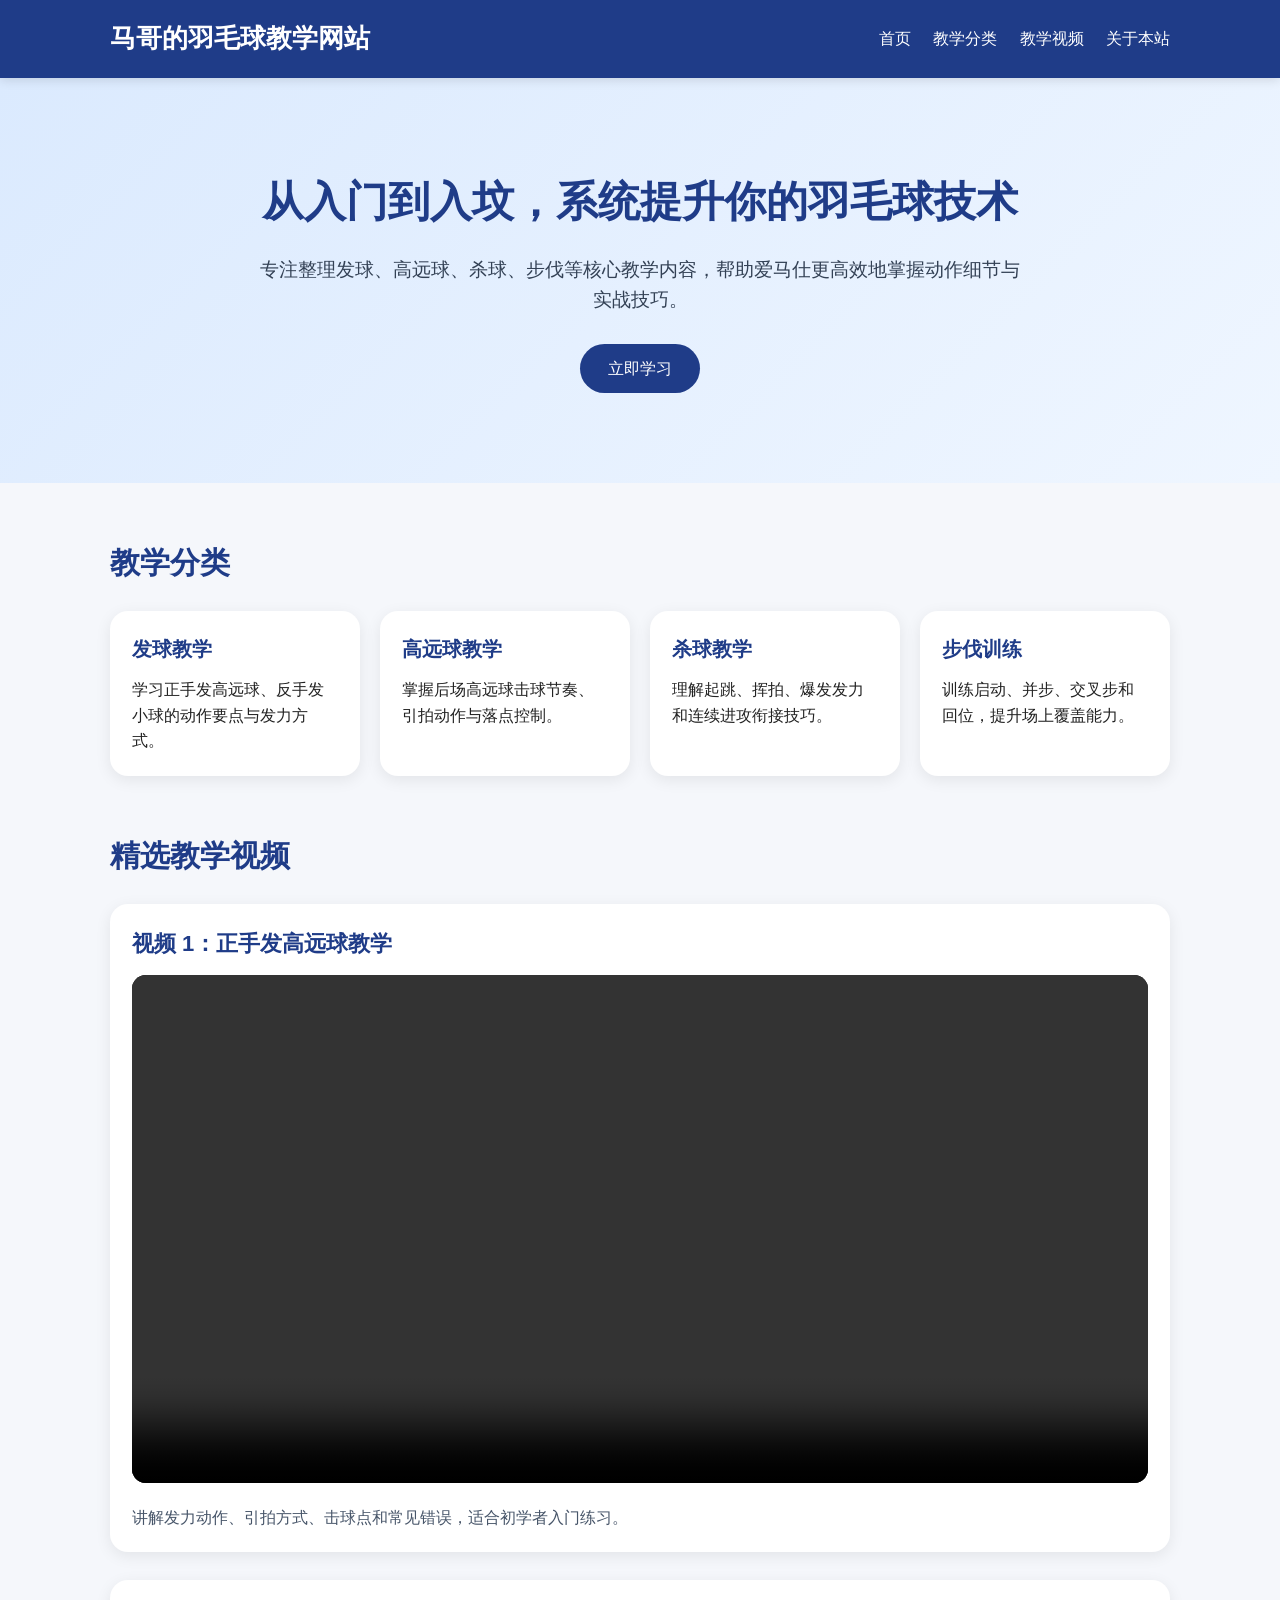
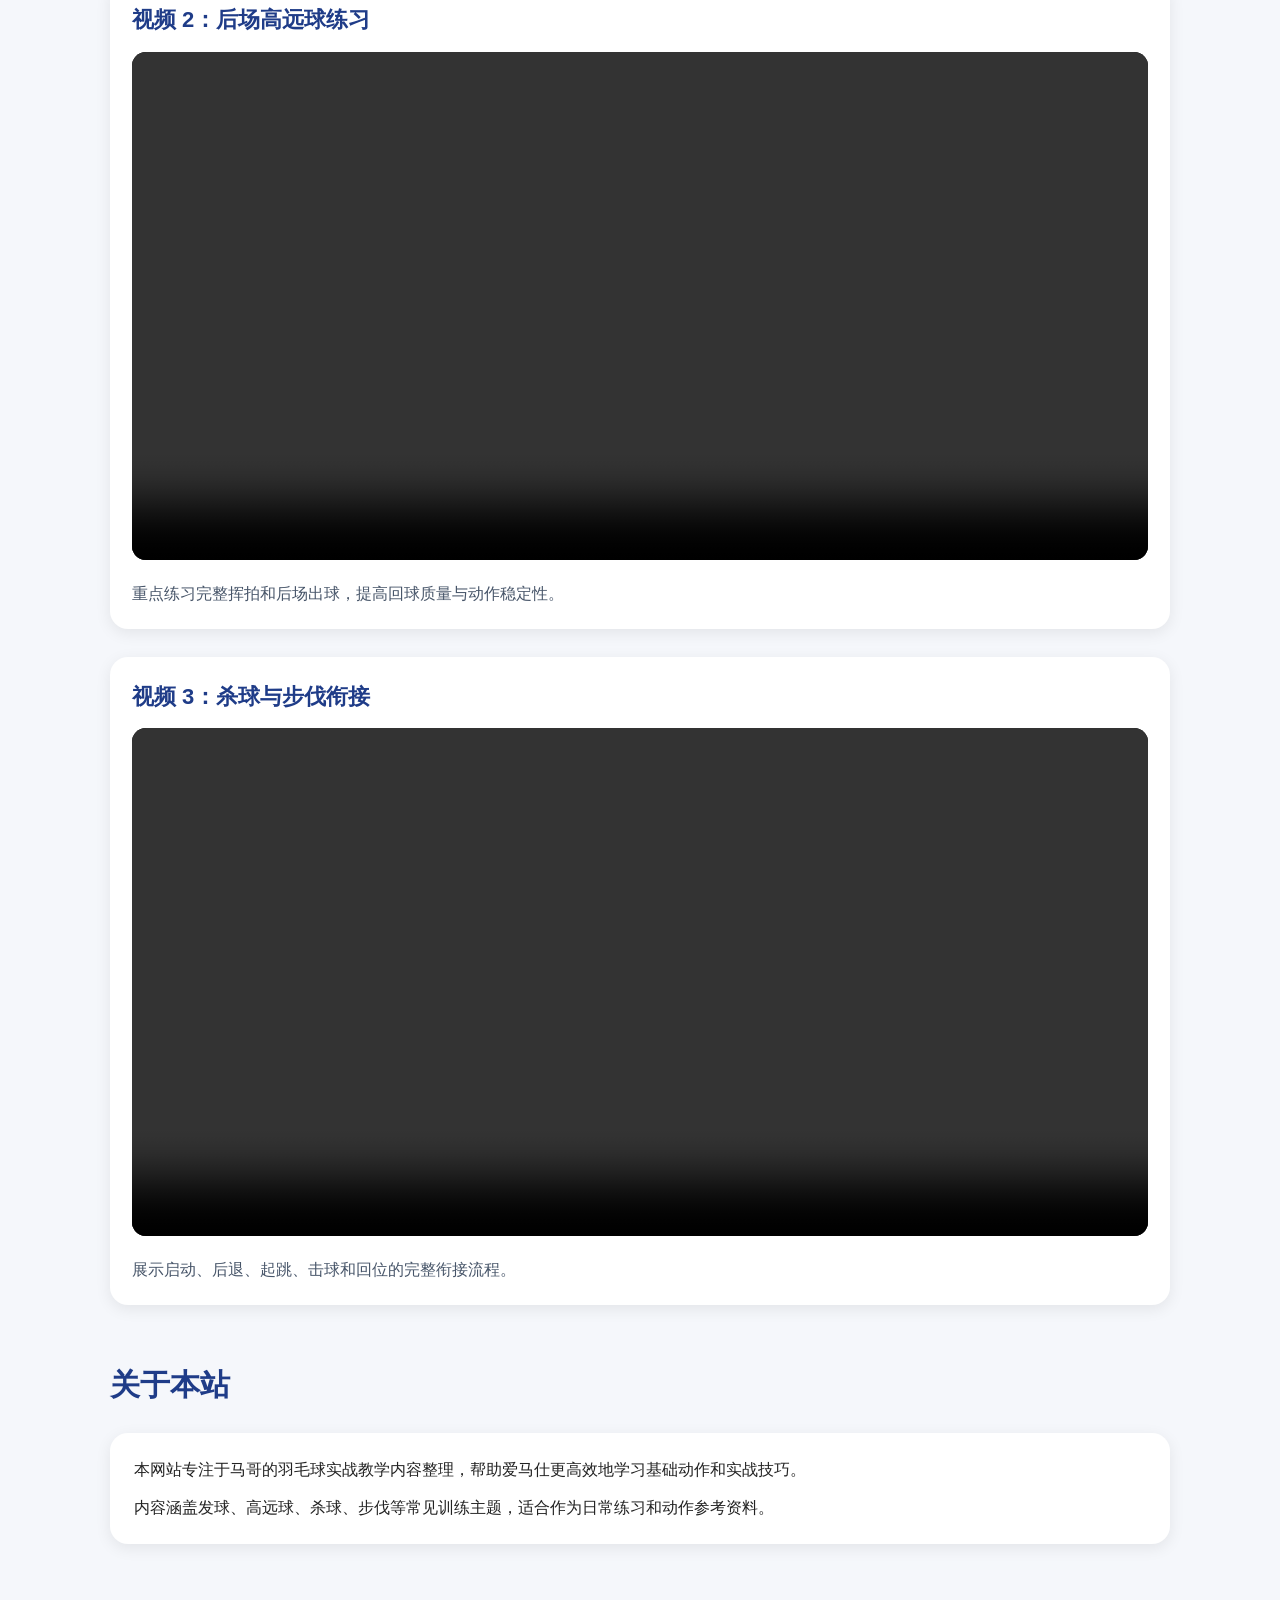
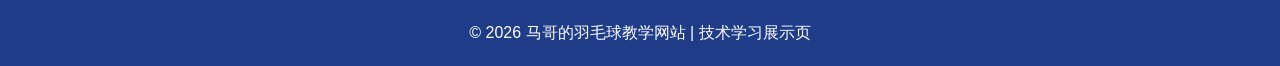
==== index.html @ 256265e2 "Initial commit" ====
<!DOCTYPE html>
<html lang="zh-CN">
<head>
  <meta charset="UTF-8">
  <meta name="viewport" content="width=device-width, initial-scale=1.0">
  <title>马哥的羽毛球教学网站</title>
  <link rel="stylesheet" href="styles.css">
</head>
<body>
  <header>
    <div class="header-container">
      <h1>马哥的羽毛球教学网站</h1>
      <nav>
        <a href="#home">首页</a>
        <a href="#categories">教学分类</a>
        <a href="#videos">教学视频</a>
        <a href="#about">关于本站</a>
      </nav>
    </div>
  </header>

  <section id="home" class="hero">
    <div class="hero-content">
      <h2>从入门到入坟，系统提升你的羽毛球技术</h2>
      <p>专注整理发球、高远球、杀球、步伐等核心教学内容，帮助爱马仕更高效地掌握动作细节与实战技巧。</p>
      <a href="#videos" class="hero-button">立即学习</a>
    </div>
  </section>

  <section id="categories" class="content-section">
    <h2>教学分类</h2>
    <div class="category-grid">
      <div class="category-card">
        <h3>发球教学</h3>
        <p>学习正手发高远球、反手发小球的动作要点与发力方式。</p>
      </div>
      <div class="category-card">
        <h3>高远球教学</h3>
        <p>掌握后场高远球击球节奏、引拍动作与落点控制。</p>
      </div>
      <div class="category-card">
        <h3>杀球教学</h3>
        <p>理解起跳、挥拍、爆发发力和连续进攻衔接技巧。</p>
      </div>
      <div class="category-card">
        <h3>步伐训练</h3>
        <p>训练启动、并步、交叉步和回位，提升场上覆盖能力。</p>
      </div>
    </div>
  </section>

  <section id="videos" class="content-section">
    <h2>精选教学视频</h2>

    <div class="video-card">
      <h3>视频 1：正手发高远球教学</h3>
      <video controls>
        <source src="videos/mmexport1773670586391.mp4" type="video/mp4">
        你的浏览器暂不支持视频播放。
      </video>
      <p>讲解发力动作、引拍方式、击球点和常见错误，适合初学者入门练习。</p>
    </div>

    <div class="video-card">
      <h3>视频 2：后场高远球练习</h3>
      <video controls>
        <source src="videos/mmexport1773670613686.mp4" type="video/mp4">
        你的浏览器暂不支持视频播放。
      </video>
      <p>重点练习完整挥拍和后场出球，提高回球质量与动作稳定性。</p>
    </div>

    <div class="video-card">
      <h3>视频 3：杀球与步伐衔接</h3>
      <video controls>
        <source src="videos/mmexport1773670670112.mp4" type="video/mp4">
        你的浏览器暂不支持视频播放。
      </video>
      <p>展示启动、后退、起跳、击球和回位的完整衔接流程。</p>
    </div>
  </section>

  <section id="about" class="content-section">
    <h2>关于本站</h2>
    <div class="about-box">
      <p>本网站专注于马哥的羽毛球实战教学内容整理，帮助爱马仕更高效地学习基础动作和实战技巧。</p>
      <p>内容涵盖发球、高远球、杀球、步伐等常见训练主题，适合作为日常练习和动作参考资料。</p>
    </div>
  </section>

  <footer>
    <p>© 2026 马哥的羽毛球教学网站 | 技术学习展示页</p>
  </footer>
</body>
</html>
---- styles.css ----
* {
    margin: 0;
    padding: 0;
    box-sizing: border-box;
  }
  
  body {
    font-family: "Microsoft YaHei", Arial, sans-serif;
    background-color: #f5f7fb;
    color: #222;
    line-height: 1.6;
  }
  
  header {
    background-color: #1f3c88;
    color: white;
    position: sticky;
    top: 0;
    z-index: 1000;
    box-shadow: 0 2px 10px rgba(0, 0, 0, 0.12);
  }
  
  .header-container {
    max-width: 1100px;
    margin: 0 auto;
    padding: 18px 20px;
    display: flex;
    justify-content: space-between;
    align-items: center;
    gap: 20px;
  }
  
  header h1 {
    font-size: 26px;
  }
  
  nav a {
    color: white;
    text-decoration: none;
    margin-left: 18px;
    font-size: 16px;
    transition: opacity 0.2s ease;
  }
  
  nav a:hover {
    opacity: 0.8;
  }
  
  .hero {
    background: linear-gradient(135deg, #dbeafe, #eff6ff);
    padding: 90px 20px;
  }
  
  .hero-content {
    max-width: 900px;
    margin: 0 auto;
    text-align: center;
  }
  
  .hero h2 {
    font-size: 42px;
    margin-bottom: 20px;
    color: #1f3c88;
  }
  
  .hero p {
    max-width: 760px;
    margin: 0 auto 28px;
    font-size: 19px;
    color: #334155;
  }
  
  .hero-button {
    display: inline-block;
    background-color: #1f3c88;
    color: white;
    text-decoration: none;
    padding: 12px 28px;
    border-radius: 999px;
    font-size: 16px;
    transition: transform 0.2s ease, opacity 0.2s ease;
  }
  
  .hero-button:hover {
    transform: translateY(-2px);
    opacity: 0.92;
  }
  
  .content-section {
    max-width: 1100px;
    margin: 56px auto;
    padding: 0 20px;
  }
  
  .content-section h2 {
    font-size: 30px;
    margin-bottom: 24px;
    color: #1f3c88;
  }
  
  .category-grid {
    display: grid;
    grid-template-columns: repeat(auto-fit, minmax(220px, 1fr));
    gap: 20px;
  }
  
  .category-card {
    background-color: white;
    padding: 22px;
    border-radius: 18px;
    box-shadow: 0 4px 16px rgba(0, 0, 0, 0.08);
  }
  
  .category-card h3 {
    margin-bottom: 12px;
    color: #1f3c88;
    font-size: 20px;
  }
  
  .video-card {
    background-color: white;
    margin-bottom: 28px;
    padding: 22px;
    border-radius: 18px;
    box-shadow: 0 4px 16px rgba(0, 0, 0, 0.08);
  }
  
  .video-card h3 {
    margin-bottom: 14px;
    color: #1f3c88;
    font-size: 22px;
  }
  
  .video-card video {
    width: 100%;
    border-radius: 14px;
    margin-bottom: 14px;
    background-color: black;
  }
  
  .video-card p {
    color: #475569;
  }
  
  .about-box {
    background-color: white;
    padding: 24px;
    border-radius: 18px;
    box-shadow: 0 4px 16px rgba(0, 0, 0, 0.08);
  }
  
  .about-box p + p {
    margin-top: 12px;
  }
  
  footer {
    background-color: #1f3c88;
    color: white;
    text-align: center;
    padding: 20px;
    margin-top: 50px;
  }
  
  @media (max-width: 768px) {
    .header-container {
      flex-direction: column;
      align-items: flex-start;
    }
  
    nav a {
      margin-left: 0;
      margin-right: 16px;
      display: inline-block;
      margin-top: 8px;
    }
  
    .hero {
      padding: 70px 20px;
    }
  
    .hero h2 {
      font-size: 30px;
    }
  
    .hero p {
      font-size: 17px;
    }
  }
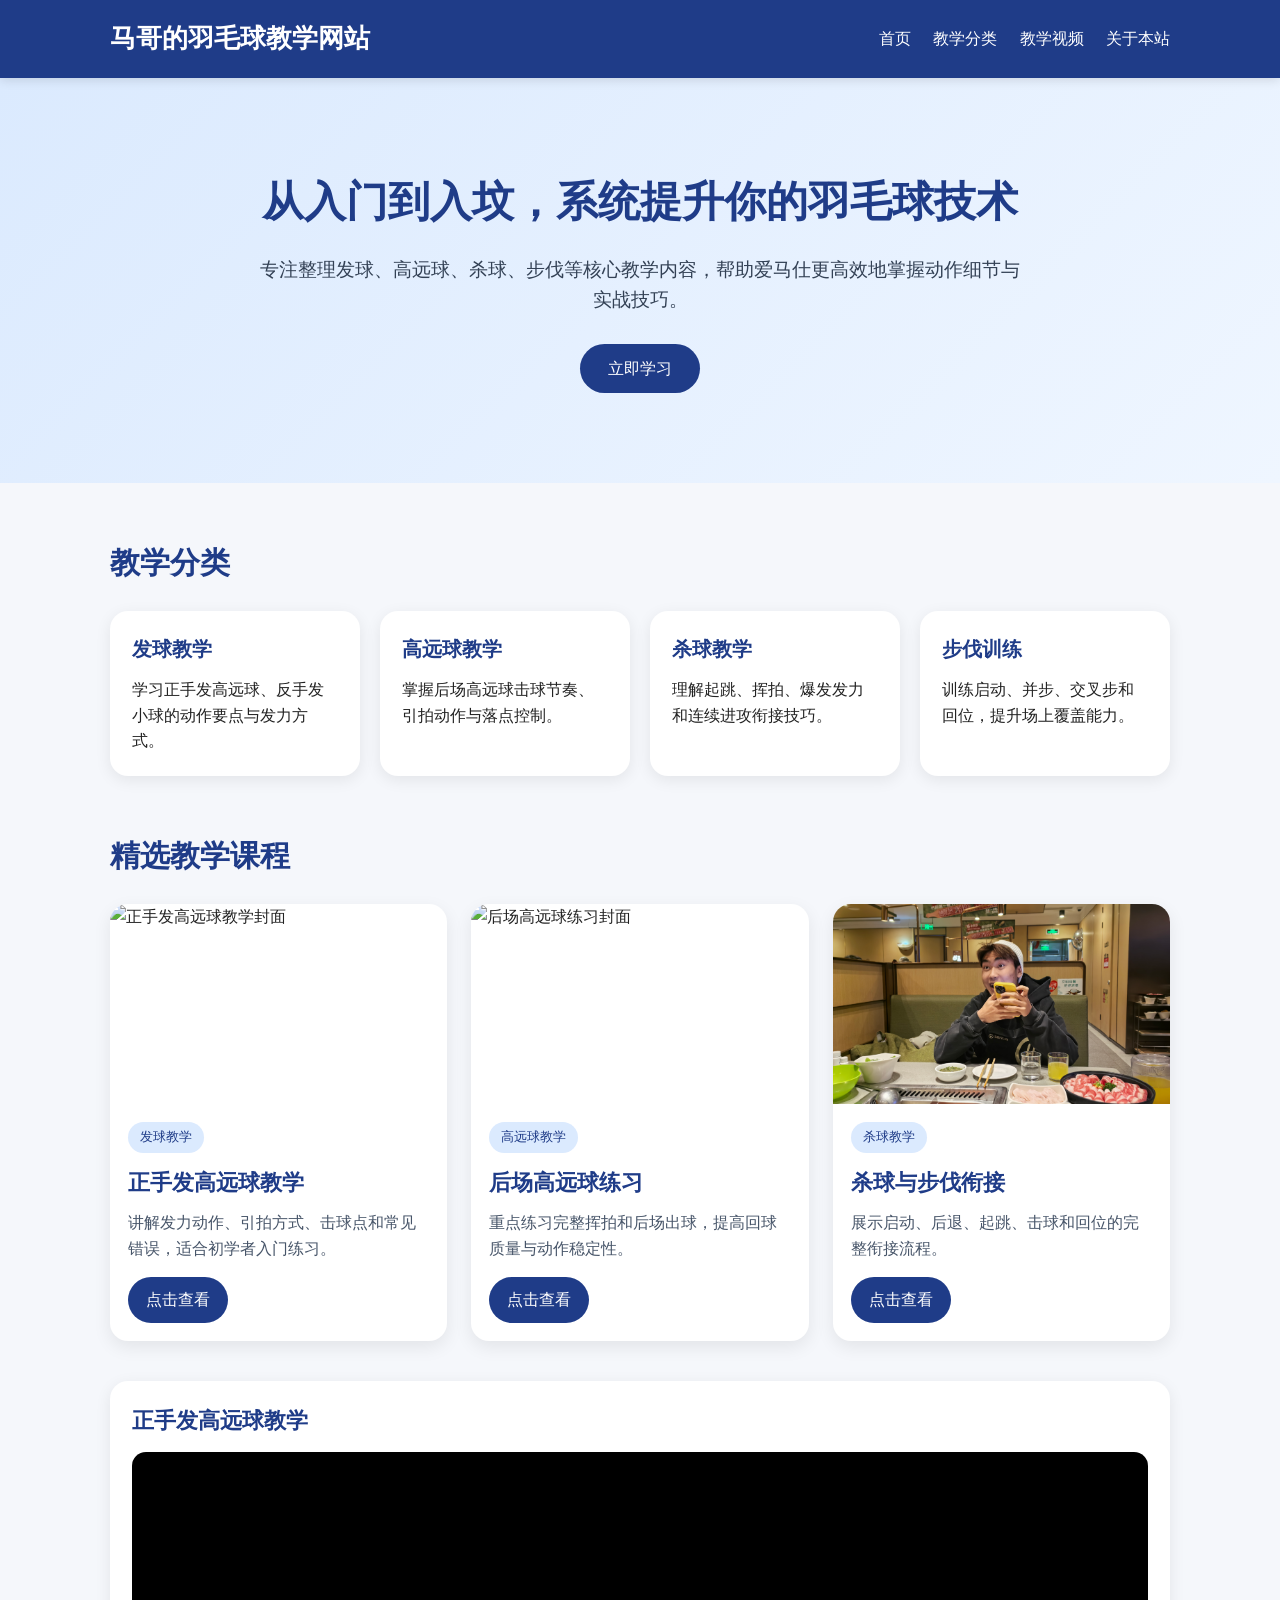
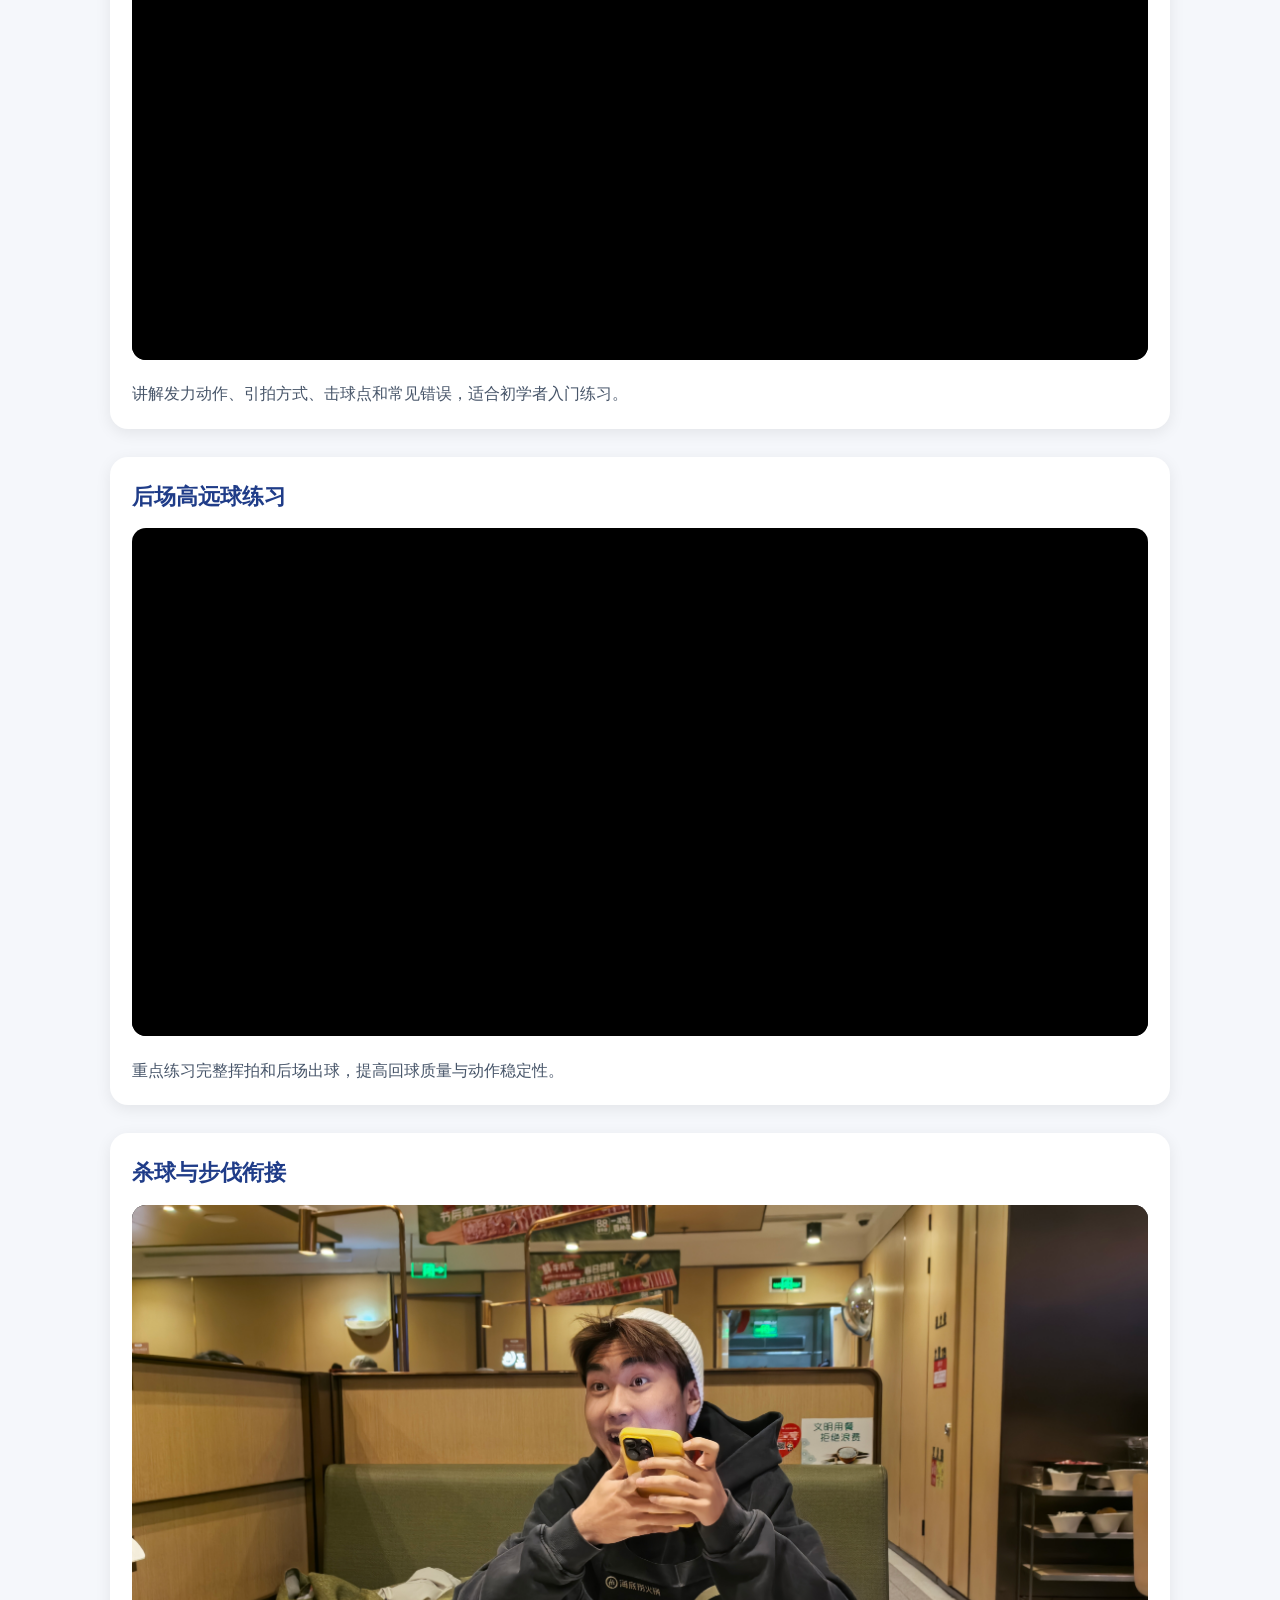
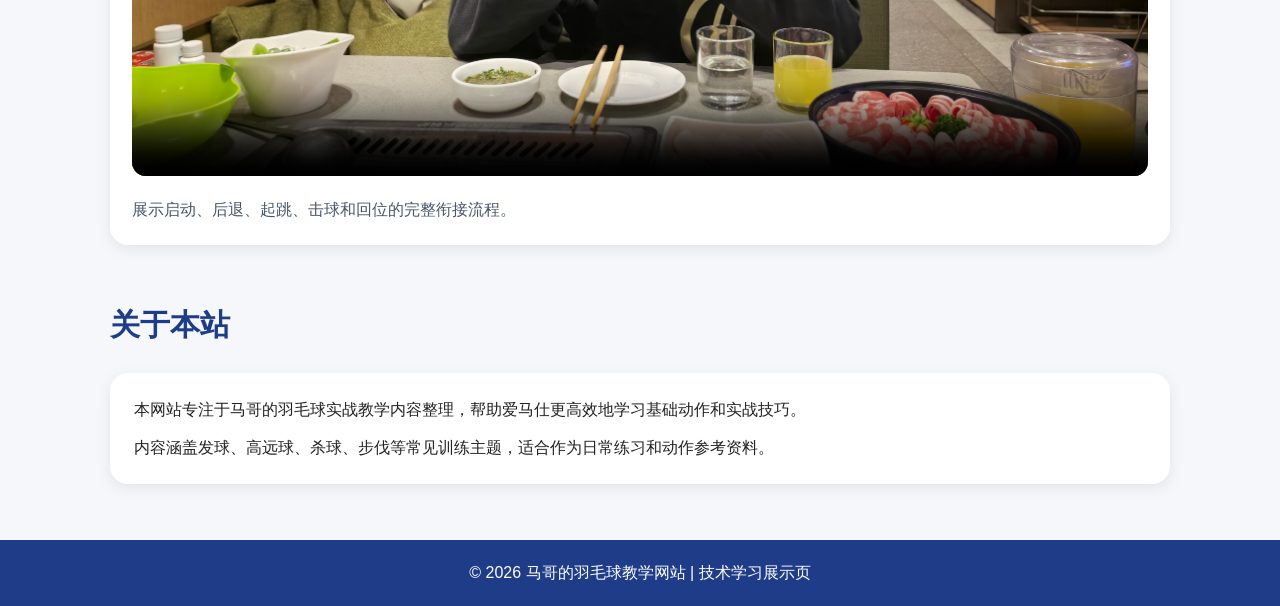
==== commit 3ef59f5d: "添加封面" ====
--- a/index.html
+++ b/index.html
@@ -50,33 +50,67 @@
   </section>
 
   <section id="videos" class="content-section">
-    <h2>精选教学视频</h2>
-
-    <div class="video-card">
-      <h3>视频 1：正手发高远球教学</h3>
-      <video controls>
-        <source src="videos/mmexport1773670586391.mp4" type="video/mp4">
-        你的浏览器暂不支持视频播放。
-      </video>
-      <p>讲解发力动作、引拍方式、击球点和常见错误，适合初学者入门练习。</p>
+    <h2>精选教学课程</h2>
+  
+    <div class="video-grid">
+      <div class="course-card">
+        <img src="images/serve-cover.jpg" alt="正手发高远球教学封面">
+        <div class="course-content">
+          <span class="course-tag">发球教学</span>
+          <h3>正手发高远球教学</h3>
+          <p>讲解发力动作、引拍方式、击球点和常见错误，适合初学者入门练习。</p>
+          <a href="#player-1" class="course-button">点击查看</a>
+        </div>
+      </div>
+  
+      <div class="course-card">
+        <img src="images/clear-cover.jpg" alt="后场高远球练习封面">
+        <div class="course-content">
+          <span class="course-tag">高远球教学</span>
+          <h3>后场高远球练习</h3>
+          <p>重点练习完整挥拍和后场出球，提高回球质量与动作稳定性。</p>
+          <a href="#player-2" class="course-button">点击查看</a>
+        </div>
+      </div>
+  
+      <div class="course-card">
+        <img src="images/smash-cover.jpg" alt="杀球与步伐衔接封面">
+        <div class="course-content">
+          <span class="course-tag">杀球教学</span>
+          <h3>杀球与步伐衔接</h3>
+          <p>展示启动、后退、起跳、击球和回位的完整衔接流程。</p>
+          <a href="#player-3" class="course-button">点击查看</a>
+        </div>
+      </div>
     </div>
-
-    <div class="video-card">
-      <h3>视频 2：后场高远球练习</h3>
-      <video controls>
-        <source src="videos/mmexport1773670613686.mp4" type="video/mp4">
-        你的浏览器暂不支持视频播放。
-      </video>
-      <p>重点练习完整挥拍和后场出球，提高回球质量与动作稳定性。</p>
-    </div>
-
-    <div class="video-card">
-      <h3>视频 3：杀球与步伐衔接</h3>
-      <video controls>
-        <source src="videos/mmexport1773670670112.mp4" type="video/mp4">
-        你的浏览器暂不支持视频播放。
-      </video>
-      <p>展示启动、后退、起跳、击球和回位的完整衔接流程。</p>
+  
+    <div class="player-section">
+      <div class="video-card" id="player-1">
+        <h3>正手发高远球教学</h3>
+        <video controls poster="images/serve-cover.jpg">
+          <source src="videos/mmexport1773670586391.mp4" type="video/mp4">
+          你的浏览器暂不支持视频播放。
+        </video>
+        <p>讲解发力动作、引拍方式、击球点和常见错误，适合初学者入门练习。</p>
+      </div>
+  
+      <div class="video-card" id="player-2">
+        <h3>后场高远球练习</h3>
+        <video controls poster="images/clear-cover.jpg">
+          <source src="videos/mmexport1773670613686.mp4" type="video/mp4">
+          你的浏览器暂不支持视频播放。
+        </video>
+        <p>重点练习完整挥拍和后场出球，提高回球质量与动作稳定性。</p>
+      </div>
+  
+      <div class="video-card" id="player-3">
+        <h3>杀球与步伐衔接</h3>
+        <video controls poster="images/smash-cover.jpg">
+          <source src="videos/mmexport1773670670112.mp4" type="video/mp4">
+          你的浏览器暂不支持视频播放。
+        </video>
+        <p>展示启动、后退、起跳、击球和回位的完整衔接流程。</p>
+      </div>
     </div>
   </section>
 
--- a/styles.css
+++ b/styles.css
@@ -185,4 +185,75 @@
     .hero p {
       font-size: 17px;
     }
+  }
+
+  .video-grid {
+    display: grid;
+    grid-template-columns: repeat(auto-fit, minmax(280px, 1fr));
+    gap: 24px;
+    margin-bottom: 40px;
+  }
+  
+  .course-card {
+    background-color: white;
+    border-radius: 18px;
+    overflow: hidden;
+    box-shadow: 0 6px 18px rgba(0, 0, 0, 0.08);
+    transition: transform 0.25s ease, box-shadow 0.25s ease;
+  }
+  
+  .course-card:hover {
+    transform: translateY(-6px);
+    box-shadow: 0 10px 26px rgba(0, 0, 0, 0.12);
+  }
+  
+  .course-card img {
+    width: 100%;
+    height: 200px;
+    object-fit: cover;
+    display: block;
+  }
+  
+  .course-content {
+    padding: 18px;
+  }
+  
+  .course-tag {
+    display: inline-block;
+    background-color: #dbeafe;
+    color: #1f3c88;
+    font-size: 13px;
+    padding: 5px 12px;
+    border-radius: 999px;
+    margin-bottom: 12px;
+  }
+  
+  .course-content h3 {
+    font-size: 22px;
+    color: #1f3c88;
+    margin-bottom: 10px;
+  }
+  
+  .course-content p {
+    color: #475569;
+    margin-bottom: 16px;
+  }
+  
+  .course-button {
+    display: inline-block;
+    background-color: #1f3c88;
+    color: white;
+    text-decoration: none;
+    padding: 10px 18px;
+    border-radius: 999px;
+    transition: opacity 0.2s ease, transform 0.2s ease;
+  }
+  
+  .course-button:hover {
+    opacity: 0.9;
+    transform: translateY(-2px);
+  }
+  
+  .player-section {
+    margin-top: 10px;
   }
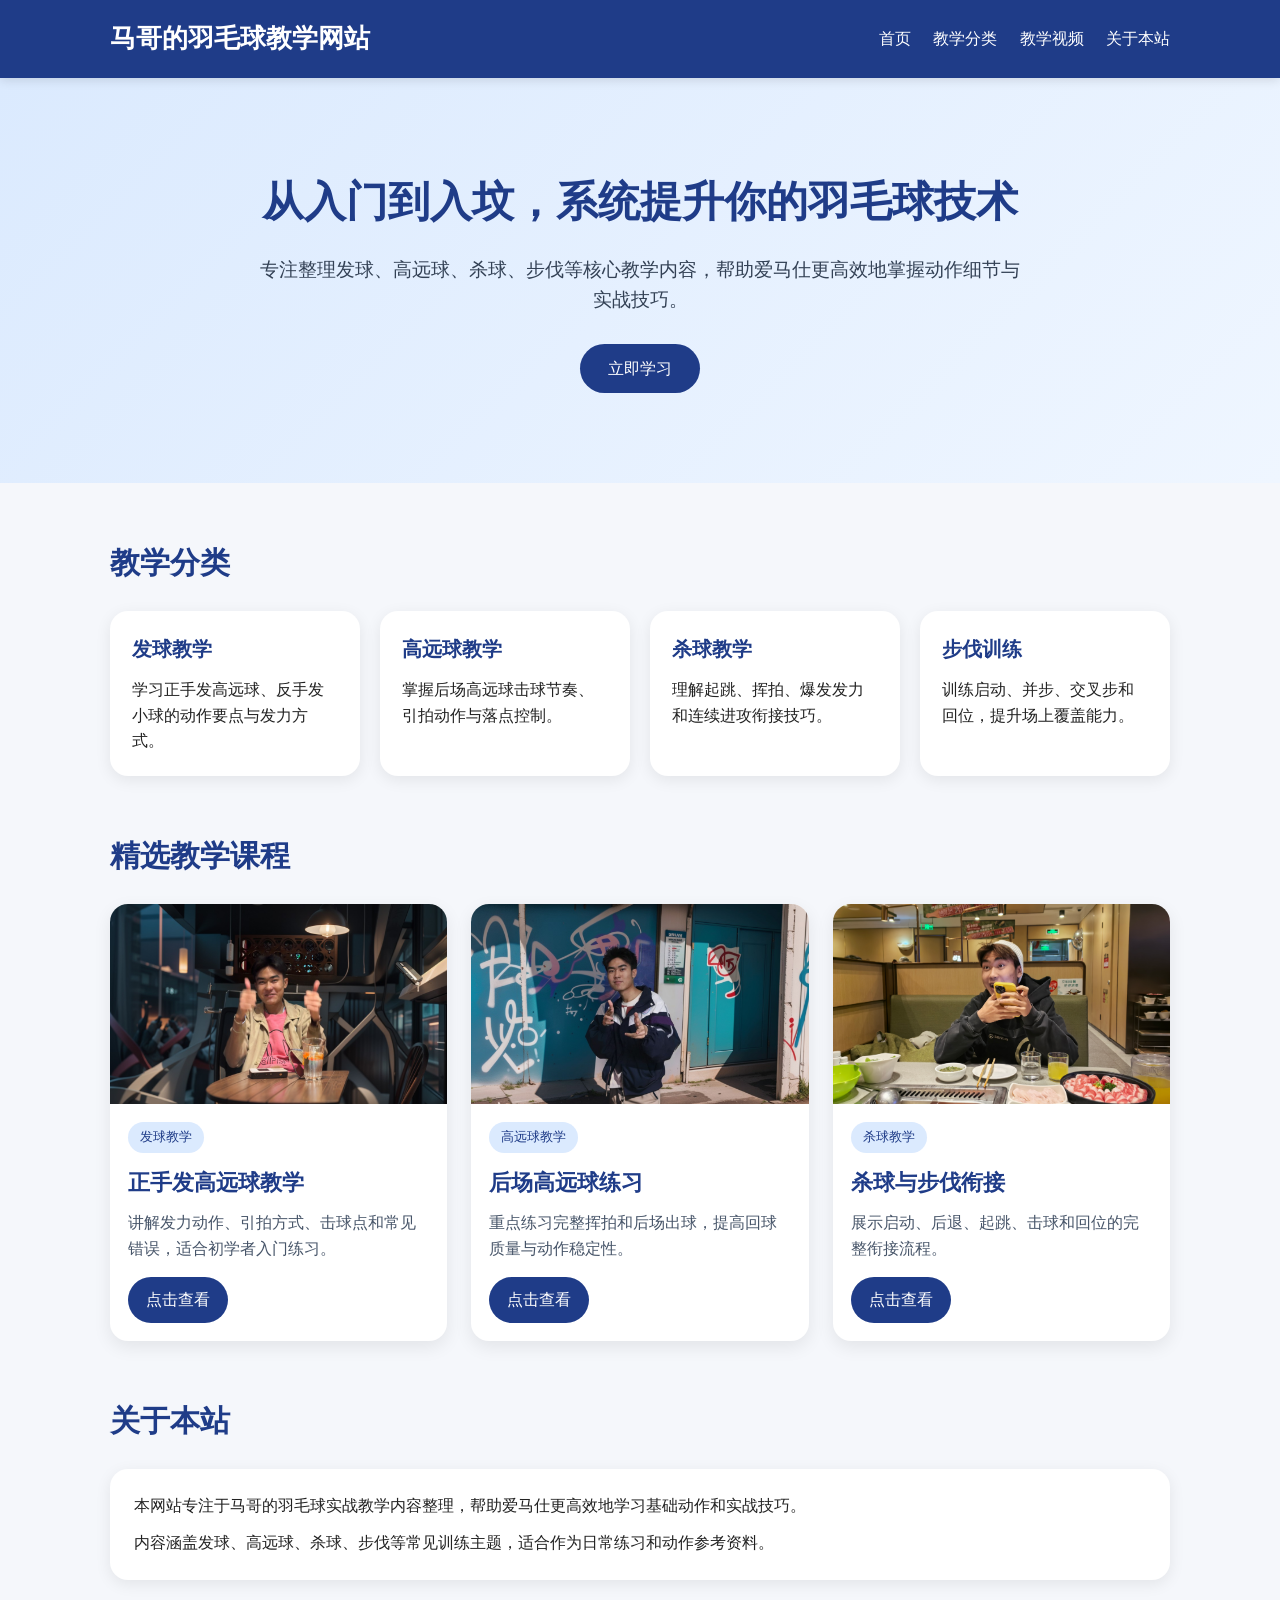
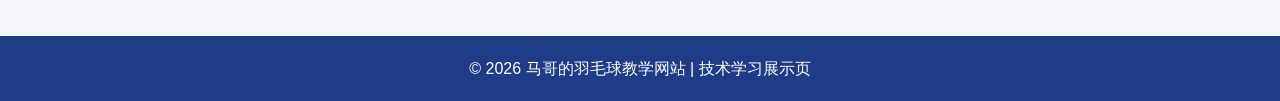
==== commit c41d1a1b: "设计独立课程详情页" ====
--- a/index.html
+++ b/index.html
@@ -59,7 +59,7 @@
           <span class="course-tag">发球教学</span>
           <h3>正手发高远球教学</h3>
           <p>讲解发力动作、引拍方式、击球点和常见错误，适合初学者入门练习。</p>
-          <a href="#player-1" class="course-button">点击查看</a>
+          <a href="serve.html" class="course-button">点击查看</a>
         </div>
       </div>
   
@@ -69,7 +69,7 @@
           <span class="course-tag">高远球教学</span>
           <h3>后场高远球练习</h3>
           <p>重点练习完整挥拍和后场出球，提高回球质量与动作稳定性。</p>
-          <a href="#player-2" class="course-button">点击查看</a>
+          <a href="clear.html" class="course-button">点击查看</a>
         </div>
       </div>
   
@@ -79,39 +79,11 @@
           <span class="course-tag">杀球教学</span>
           <h3>杀球与步伐衔接</h3>
           <p>展示启动、后退、起跳、击球和回位的完整衔接流程。</p>
-          <a href="#player-3" class="course-button">点击查看</a>
+          <a href="smash.html" class="course-button">点击查看</a>
         </div>
       </div>
     </div>
   
-    <div class="player-section">
-      <div class="video-card" id="player-1">
-        <h3>正手发高远球教学</h3>
-        <video controls poster="images/serve-cover.jpg">
-          <source src="videos/mmexport1773670586391.mp4" type="video/mp4">
-          你的浏览器暂不支持视频播放。
-        </video>
-        <p>讲解发力动作、引拍方式、击球点和常见错误，适合初学者入门练习。</p>
-      </div>
-  
-      <div class="video-card" id="player-2">
-        <h3>后场高远球练习</h3>
-        <video controls poster="images/clear-cover.jpg">
-          <source src="videos/mmexport1773670613686.mp4" type="video/mp4">
-          你的浏览器暂不支持视频播放。
-        </video>
-        <p>重点练习完整挥拍和后场出球，提高回球质量与动作稳定性。</p>
-      </div>
-  
-      <div class="video-card" id="player-3">
-        <h3>杀球与步伐衔接</h3>
-        <video controls poster="images/smash-cover.jpg">
-          <source src="videos/mmexport1773670670112.mp4" type="video/mp4">
-          你的浏览器暂不支持视频播放。
-        </video>
-        <p>展示启动、后退、起跳、击球和回位的完整衔接流程。</p>
-      </div>
-    </div>
   </section>
 
   <section id="about" class="content-section">
--- a/styles.css
+++ b/styles.css
@@ -256,4 +256,114 @@
   
   .player-section {
     margin-top: 10px;
+  }
+
+  .detail-hero {
+    background: linear-gradient(135deg, #eff6ff, #dbeafe);
+    padding: 70px 20px;
+  }
+  
+  .detail-hero-content {
+    max-width: 1000px;
+    margin: 0 auto;
+  }
+  
+  .detail-tag {
+    display: inline-block;
+    background-color: #1f3c88;
+    color: white;
+    font-size: 14px;
+    padding: 6px 14px;
+    border-radius: 999px;
+    margin-bottom: 16px;
+  }
+  
+  .detail-hero h2 {
+    font-size: 40px;
+    color: #1f3c88;
+    margin-bottom: 14px;
+  }
+  
+  .detail-hero p {
+    max-width: 760px;
+    font-size: 18px;
+    color: #475569;
+  }
+  
+  .detail-layout {
+    display: grid;
+    grid-template-columns: 2fr 1fr;
+    gap: 28px;
+    align-items: start;
+  }
+  
+  .detail-video-box {
+    background-color: white;
+    padding: 20px;
+    border-radius: 18px;
+    box-shadow: 0 6px 18px rgba(0, 0, 0, 0.08);
+    margin-bottom: 24px;
+  }
+  
+  .detail-video-box video {
+    width: 100%;
+    border-radius: 14px;
+    background-color: black;
+  }
+  
+  .detail-card {
+    background-color: white;
+    padding: 22px;
+    border-radius: 18px;
+    box-shadow: 0 6px 18px rgba(0, 0, 0, 0.08);
+    margin-bottom: 24px;
+  }
+  
+  .detail-card h3 {
+    color: #1f3c88;
+    margin-bottom: 12px;
+    font-size: 22px;
+  }
+  
+  .detail-card p {
+    color: #475569;
+    margin-bottom: 10px;
+  }
+  
+  .detail-card ul {
+    padding-left: 20px;
+    color: #475569;
+  }
+  
+  .detail-card li {
+    margin-bottom: 10px;
+  }
+  
+  .back-button {
+    display: inline-block;
+    background-color: #1f3c88;
+    color: white;
+    text-decoration: none;
+    padding: 10px 18px;
+    border-radius: 999px;
+    transition: opacity 0.2s ease, transform 0.2s ease;
+  }
+  
+  .back-button:hover {
+    opacity: 0.9;
+    transform: translateY(-2px);
+  }
+  
+  @media (max-width: 900px) {
+    .detail-layout {
+      grid-template-columns: 1fr;
+    }
+  
+    .detail-hero h2 {
+      font-size: 30px;
+    }
+  
+    .detail-hero p {
+      font-size: 16px;
+    }
   }
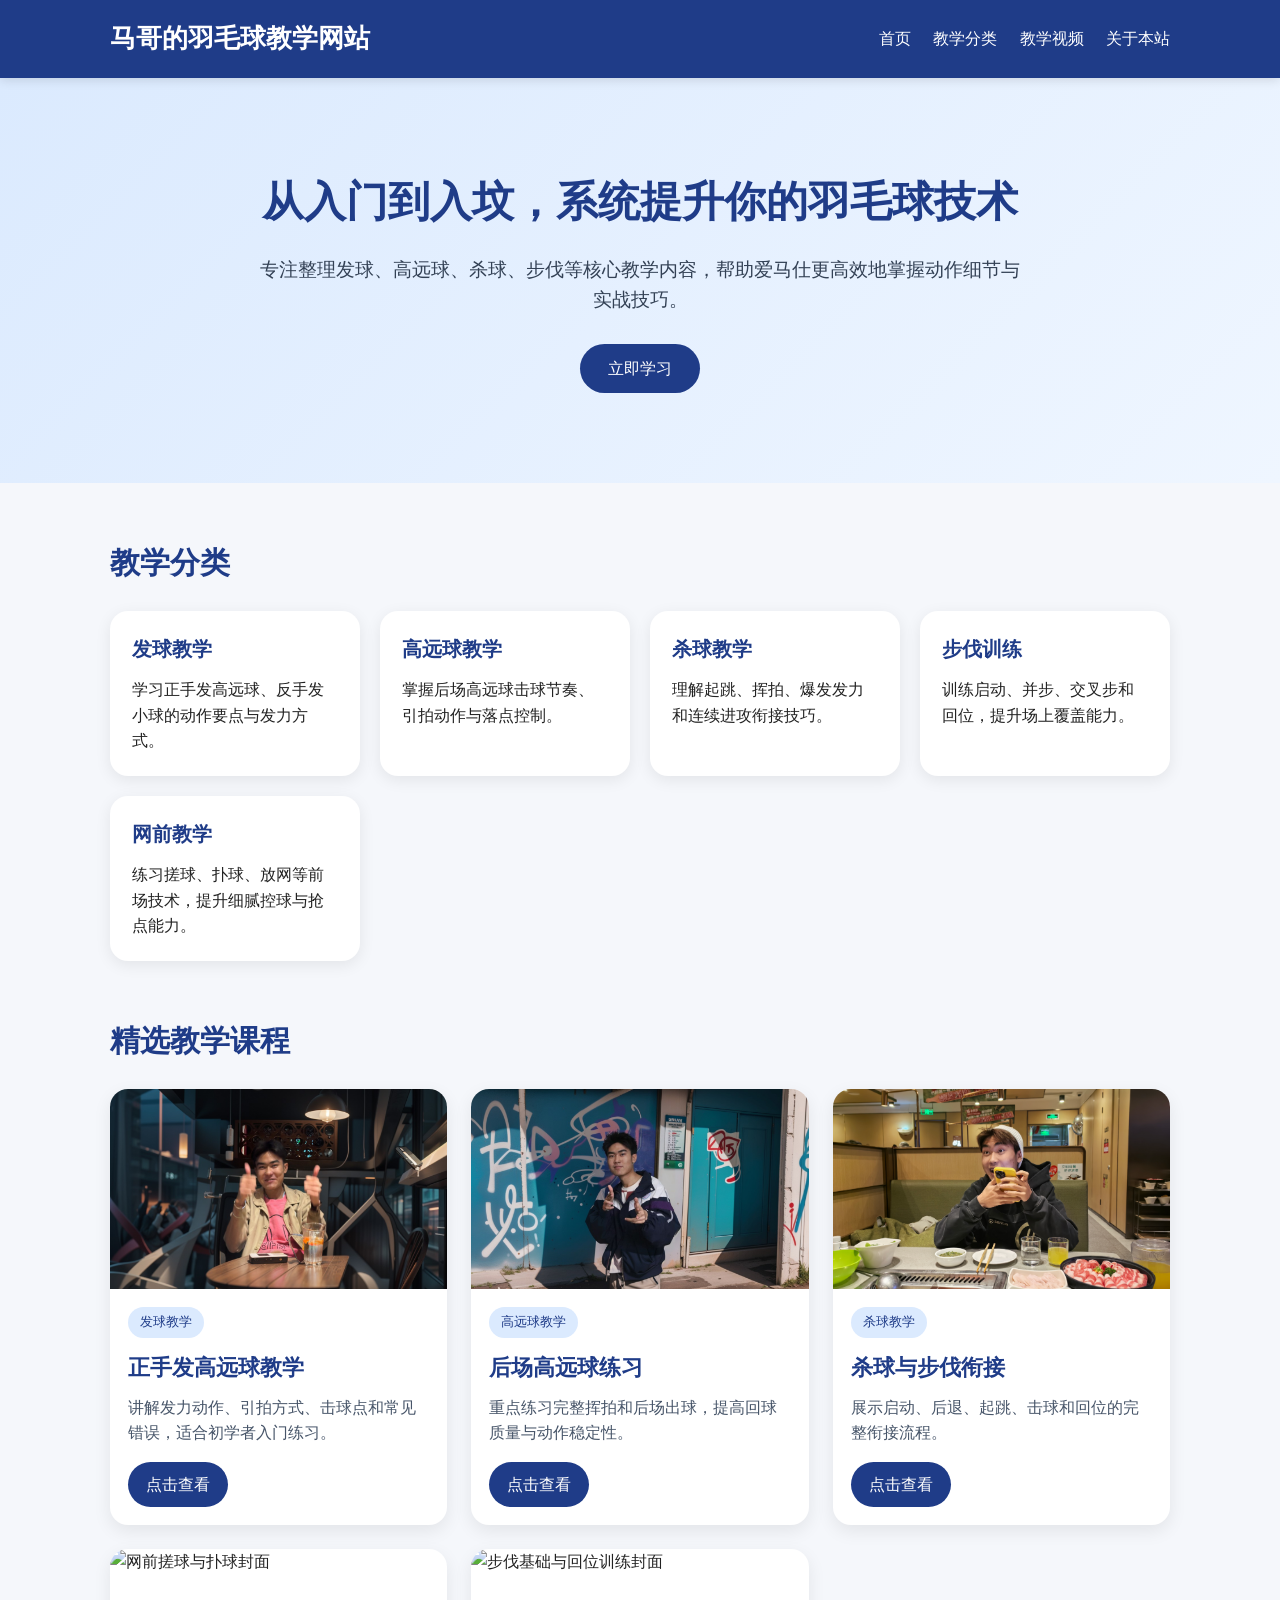
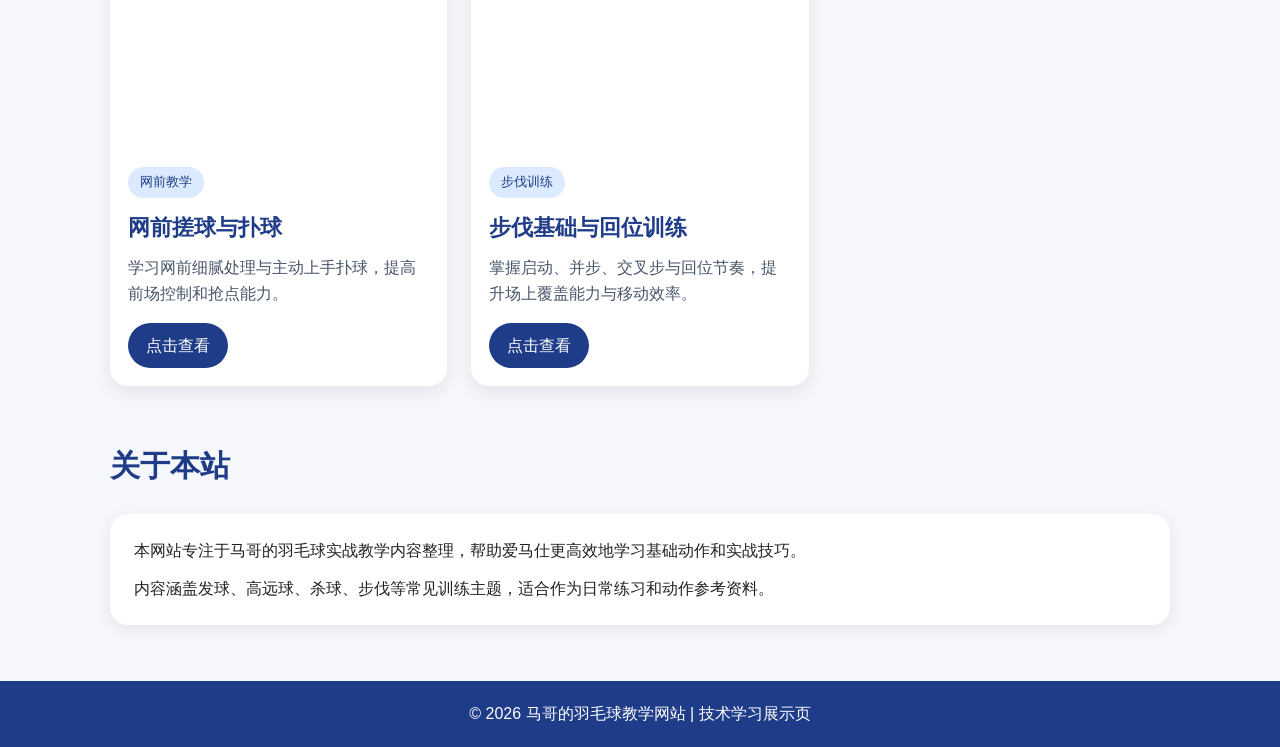
==== commit fcddee41: "添加课程" ====
--- a/index.html
+++ b/index.html
@@ -9,7 +9,7 @@
 <body>
   <header>
     <div class="header-container">
-      <h1>马哥的羽毛球教学网站</h1>
+      <h1><a href="index.html" class="site-title">马哥的羽毛球教学网站</a></h1>
       <nav>
         <a href="#home">首页</a>
         <a href="#categories">教学分类</a>
@@ -45,6 +45,10 @@
       <div class="category-card">
         <h3>步伐训练</h3>
         <p>训练启动、并步、交叉步和回位，提升场上覆盖能力。</p>
+      </div>
+      <div class="category-card">
+        <h3>网前教学</h3>
+        <p>练习搓球、扑球、放网等前场技术，提升细腻控球与抢点能力。</p>
       </div>
     </div>
   </section>
@@ -82,6 +86,26 @@
           <a href="smash.html" class="course-button">点击查看</a>
         </div>
       </div>
+
+      <div class="course-card">
+        <img src="images/netshot-cover.jpg" alt="网前搓球与扑球封面">
+        <div class="course-content">
+          <span class="course-tag">网前教学</span>
+          <h3>网前搓球与扑球</h3>
+          <p>学习网前细腻处理与主动上手扑球，提高前场控制和抢点能力。</p>
+          <a href="netshot.html" class="course-button">点击查看</a>
+        </div>
+      </div>
+      
+      <div class="course-card">
+        <img src="images/footwork-cover.jpg" alt="步伐基础与回位训练封面">
+        <div class="course-content">
+          <span class="course-tag">步伐训练</span>
+          <h3>步伐基础与回位训练</h3>
+          <p>掌握启动、并步、交叉步与回位节奏，提升场上覆盖能力与移动效率。</p>
+          <a href="footwork.html" class="course-button">点击查看</a>
+        </div>
+      </div>
     </div>
   
   </section>
--- a/styles.css
+++ b/styles.css
@@ -30,6 +30,16 @@
     gap: 20px;
   }
   
+  .site-title {
+    color: white;
+    text-decoration: none;
+    display: inline-block;
+  }
+  
+  .site-title:hover {
+    opacity: 0.9;
+  }
+
   header h1 {
     font-size: 26px;
   }
@@ -366,4 +376,94 @@
     .detail-hero p {
       font-size: 16px;
     }
+  }
+
+  .lesson-nav {
+    display: flex;
+    justify-content: space-between;
+    gap: 16px;
+    flex-wrap: wrap;
+    margin-top: 12px;
+  }
+  
+  .lesson-link {
+    display: inline-block;
+    background-color: #1f3c88;
+    color: white;
+    text-decoration: none;
+    padding: 12px 18px;
+    border-radius: 999px;
+    transition: opacity 0.2s ease, transform 0.2s ease;
+  }
+  
+  .lesson-link:hover {
+    opacity: 0.92;
+    transform: translateY(-2px);
+  }
+  
+  .secondary-link {
+    background-color: #475569;
+  }
+
+  .related-section {
+    margin-top: 36px;
+  }
+  
+  .related-section h3 {
+    color: #1f3c88;
+    font-size: 26px;
+    margin-bottom: 18px;
+  }
+  
+  .related-grid {
+    display: grid;
+    grid-template-columns: repeat(auto-fit, minmax(260px, 1fr));
+    gap: 20px;
+  }
+  
+  .related-card {
+    display: block;
+    background-color: white;
+    border-radius: 18px;
+    overflow: hidden;
+    box-shadow: 0 6px 18px rgba(0, 0, 0, 0.08);
+    text-decoration: none;
+    transition: transform 0.25s ease, box-shadow 0.25s ease;
+  }
+  
+  .related-card:hover {
+    transform: translateY(-5px);
+    box-shadow: 0 10px 24px rgba(0, 0, 0, 0.12);
+  }
+  
+  .related-card img {
+    width: 100%;
+    height: 180px;
+    object-fit: cover;
+    display: block;
+  }
+  
+  .related-content {
+    padding: 16px;
+  }
+  
+  .related-tag {
+    display: inline-block;
+    background-color: #dbeafe;
+    color: #1f3c88;
+    font-size: 13px;
+    padding: 5px 12px;
+    border-radius: 999px;
+    margin-bottom: 12px;
+  }
+  
+  .related-content h4 {
+    font-size: 20px;
+    color: #1f3c88;
+    margin-bottom: 8px;
+  }
+  
+  .related-content p {
+    color: #475569;
+    margin: 0;
   }
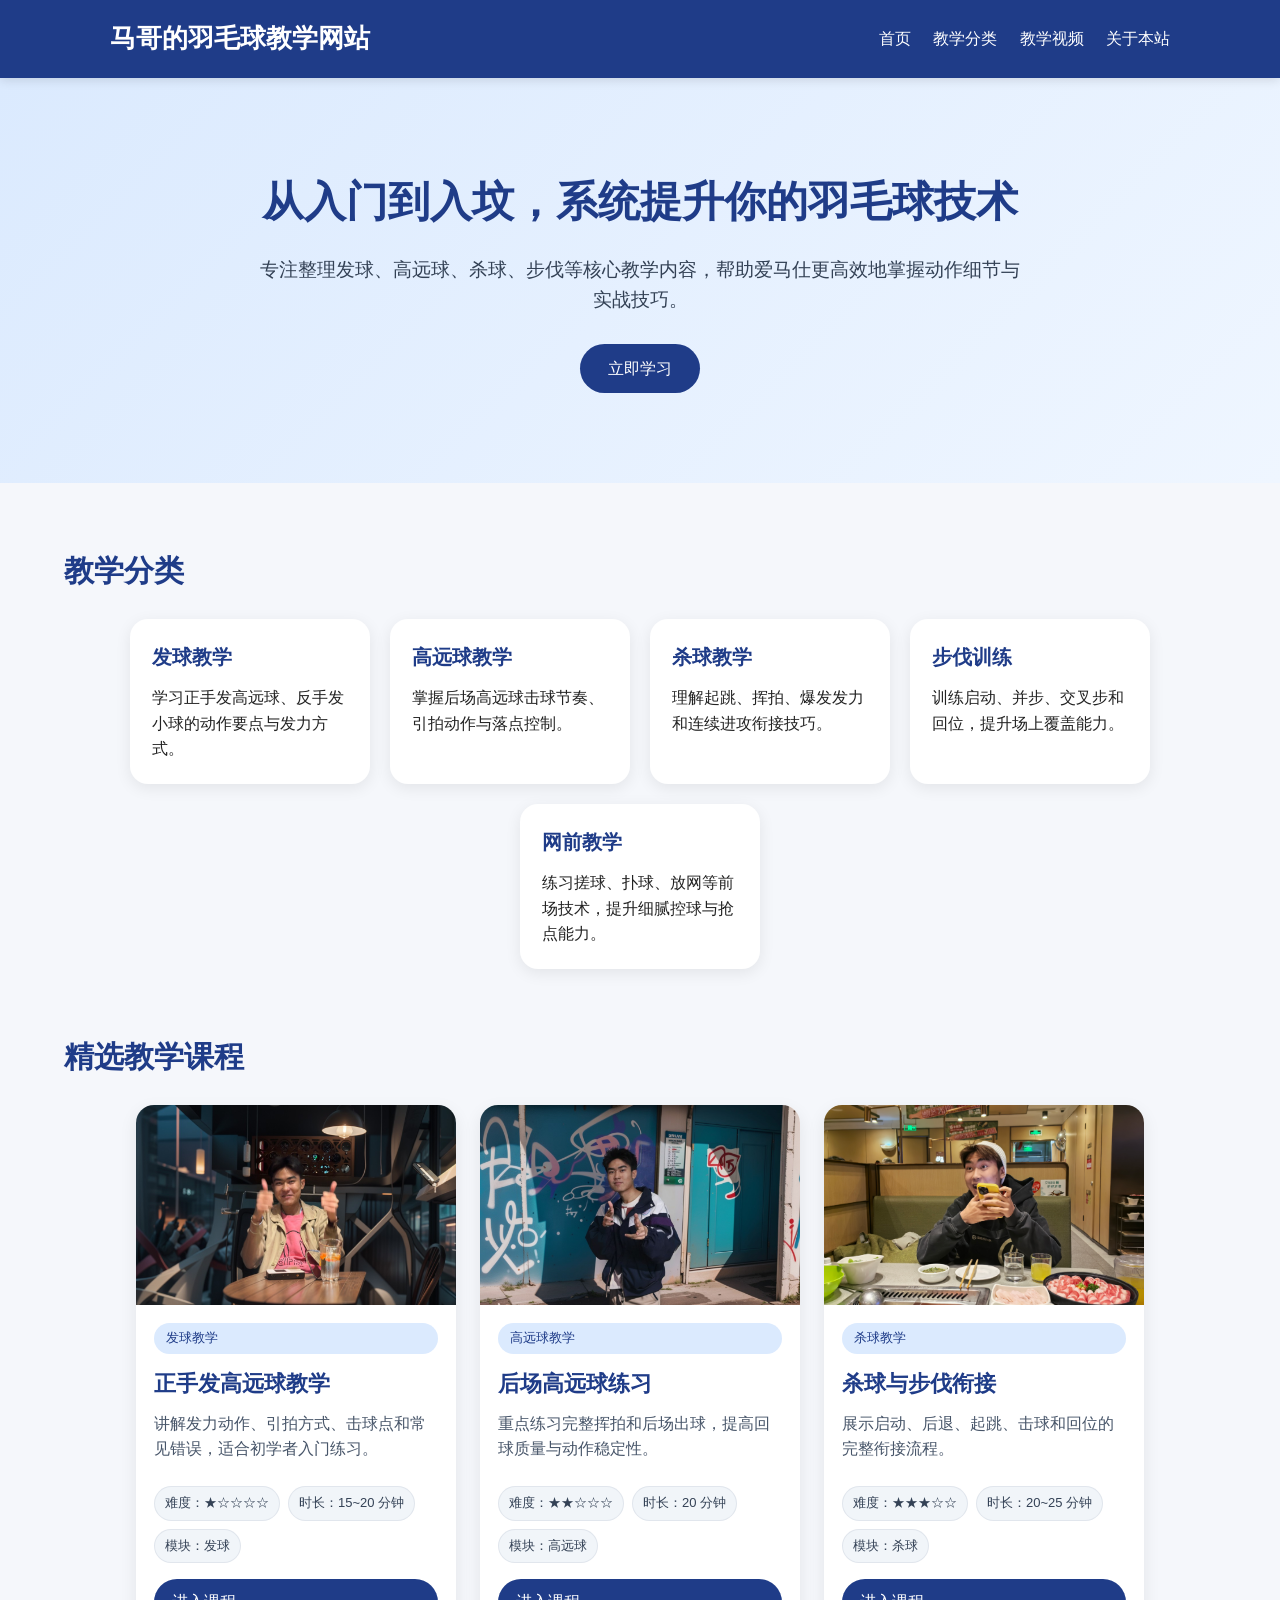
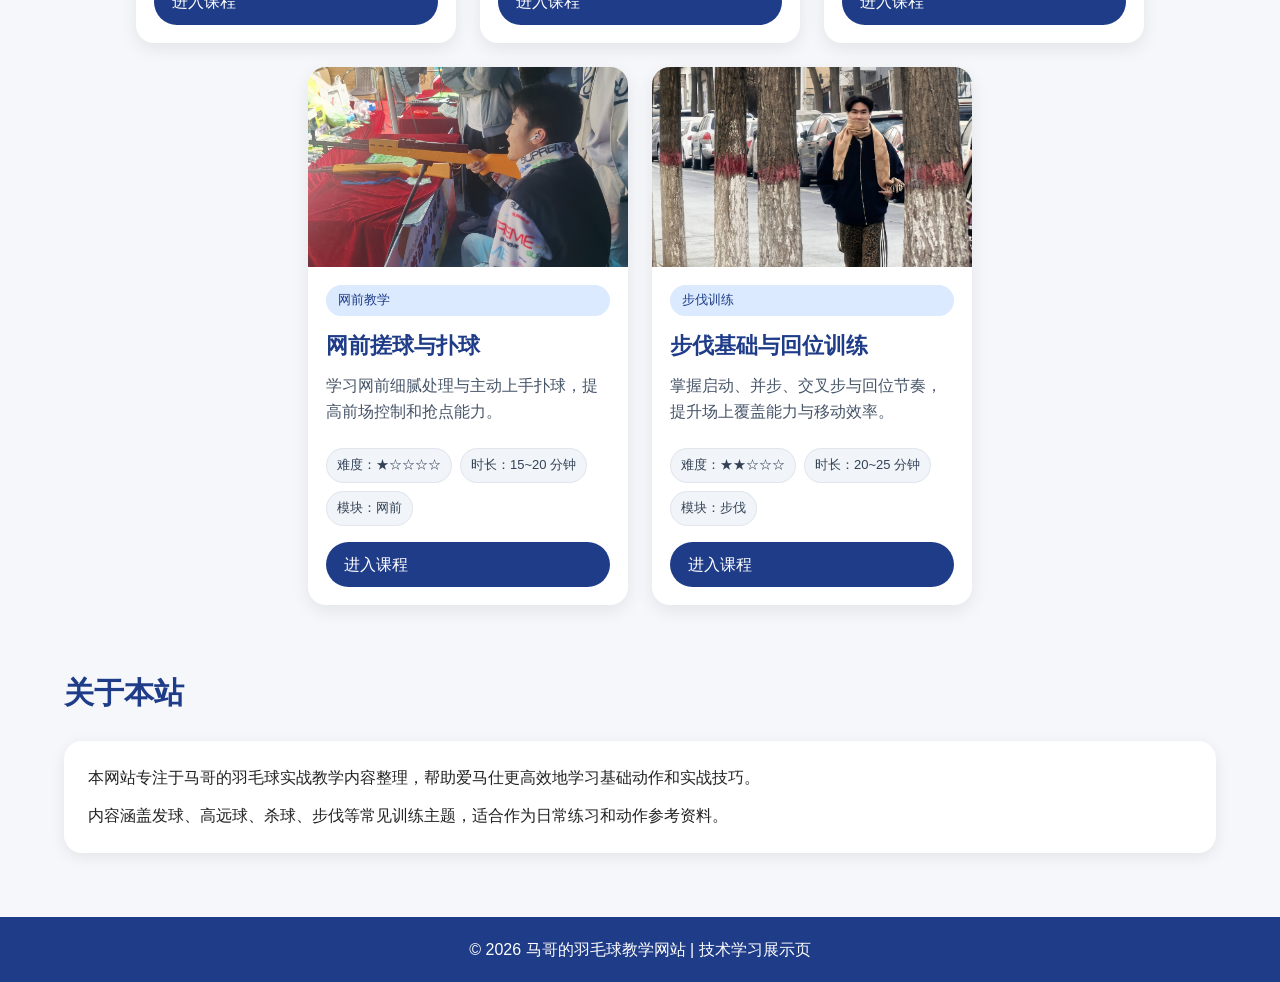
==== commit fe0c6b3f: "首页优化" ====
--- a/index.html
+++ b/index.html
@@ -63,7 +63,14 @@
           <span class="course-tag">发球教学</span>
           <h3>正手发高远球教学</h3>
           <p>讲解发力动作、引拍方式、击球点和常见错误，适合初学者入门练习。</p>
-          <a href="serve.html" class="course-button">点击查看</a>
+      
+          <div class="course-meta">
+            <span>难度：★☆☆☆☆</span>
+            <span>时长：15~20 分钟</span>
+            <span>模块：发球</span>
+          </div>
+      
+          <a href="serve.html" class="course-button">进入课程</a>
         </div>
       </div>
   
@@ -73,7 +80,14 @@
           <span class="course-tag">高远球教学</span>
           <h3>后场高远球练习</h3>
           <p>重点练习完整挥拍和后场出球，提高回球质量与动作稳定性。</p>
-          <a href="clear.html" class="course-button">点击查看</a>
+      
+          <div class="course-meta">
+            <span>难度：★★☆☆☆</span>
+            <span>时长：20 分钟</span>
+            <span>模块：高远球</span>
+          </div>
+      
+          <a href="clear.html" class="course-button">进入课程</a>
         </div>
       </div>
   
@@ -83,7 +97,14 @@
           <span class="course-tag">杀球教学</span>
           <h3>杀球与步伐衔接</h3>
           <p>展示启动、后退、起跳、击球和回位的完整衔接流程。</p>
-          <a href="smash.html" class="course-button">点击查看</a>
+      
+          <div class="course-meta">
+            <span>难度：★★★☆☆</span>
+            <span>时长：20~25 分钟</span>
+            <span>模块：杀球</span>
+          </div>
+      
+          <a href="smash.html" class="course-button">进入课程</a>
         </div>
       </div>
 
@@ -93,7 +114,14 @@
           <span class="course-tag">网前教学</span>
           <h3>网前搓球与扑球</h3>
           <p>学习网前细腻处理与主动上手扑球，提高前场控制和抢点能力。</p>
-          <a href="netshot.html" class="course-button">点击查看</a>
+      
+          <div class="course-meta">
+            <span>难度：★☆☆☆☆</span>
+            <span>时长：15~20 分钟</span>
+            <span>模块：网前</span>
+          </div>
+      
+          <a href="netshot.html" class="course-button">进入课程</a>
         </div>
       </div>
       
@@ -103,7 +131,14 @@
           <span class="course-tag">步伐训练</span>
           <h3>步伐基础与回位训练</h3>
           <p>掌握启动、并步、交叉步与回位节奏，提升场上覆盖能力与移动效率。</p>
-          <a href="footwork.html" class="course-button">点击查看</a>
+      
+          <div class="course-meta">
+            <span>难度：★★☆☆☆</span>
+            <span>时长：20~25 分钟</span>
+            <span>模块：步伐</span>
+          </div>
+      
+          <a href="footwork.html" class="course-button">进入课程</a>
         </div>
       </div>
     </div>
@@ -120,6 +155,26 @@
 
   <footer>
     <p>© 2026 马哥的羽毛球教学网站 | 技术学习展示页</p>
+    <button id="backToTop" class="back-to-top" aria-label="返回顶部">↑</button>
   </footer>
+
+  <script>
+    const backToTopButton = document.getElementById("backToTop");
+  
+    window.addEventListener("scroll", () => {
+      if (window.scrollY > 300) {
+        backToTopButton.classList.add("show");
+      } else {
+        backToTopButton.classList.remove("show");
+      }
+    });
+  
+    backToTopButton.addEventListener("click", () => {
+      window.scrollTo({
+        top: 0,
+        behavior: "smooth"
+      });
+    });
+  </script>
 </body>
 </html>
--- a/styles.css
+++ b/styles.css
@@ -97,9 +97,9 @@
   }
   
   .content-section {
-    max-width: 1100px;
-    margin: 56px auto;
-    padding: 0 20px;
+    max-width: 1200px;
+    margin: 64px auto;
+    padding: 0 24px;
   }
   
   .content-section h2 {
@@ -109,16 +109,21 @@
   }
   
   .category-grid {
-    display: grid;
-    grid-template-columns: repeat(auto-fit, minmax(220px, 1fr));
+    display: flex;
+    flex-wrap: wrap;
+    justify-content: center;
     gap: 20px;
   }
   
   .category-card {
+    width: 100%;
+    max-width: 240px;
+    flex: 0 1 240px;
     background-color: white;
     padding: 22px;
     border-radius: 18px;
     box-shadow: 0 4px 16px rgba(0, 0, 0, 0.08);
+    transition: transform 0.22s ease, box-shadow 0.22s ease;
   }
   
   .category-card h3 {
@@ -198,13 +203,20 @@
   }
 
   .video-grid {
-    display: grid;
-    grid-template-columns: repeat(auto-fit, minmax(280px, 1fr));
+    display: flex;
+    flex-wrap: wrap;
+    justify-content: center;
     gap: 24px;
-    margin-bottom: 40px;
+    align-items: stretch;
   }
   
   .course-card {
+    width: 100%;
+    max-width: 320px;
+    flex: 0 1 320px;
+    display: flex;
+    flex-direction: column;
+    height: 100%;
     background-color: white;
     border-radius: 18px;
     overflow: hidden;
@@ -466,4 +478,257 @@
   .related-content p {
     color: #475569;
     margin: 0;
+  }
+
+  .detail-card strong {
+    color: #1f3c88;
+  }
+  
+  .detail-card p:last-child {
+    margin-bottom: 0;
+  }
+
+  .enhanced-hero {
+    position: relative;
+    overflow: hidden;
+    padding: 100px 20px 90px;
+    background:
+      radial-gradient(circle at top right, rgba(255,255,255,0.8), transparent 30%),
+      linear-gradient(135deg, #dbeafe 0%, #eff6ff 55%, #f8fbff 100%);
+  }
+  
+  .hero-badge {
+    display: inline-block;
+    background-color: rgba(31, 60, 136, 0.12);
+    color: #1f3c88;
+    padding: 8px 16px;
+    border-radius: 999px;
+    font-size: 14px;
+    margin-bottom: 18px;
+  }
+  
+  .hero-actions {
+    display: flex;
+    justify-content: center;
+    gap: 14px;
+    flex-wrap: wrap;
+    margin-top: 10px;
+  }
+  
+  .secondary-hero-button {
+    background-color: white;
+    color: #1f3c88;
+    border: 1px solid rgba(31, 60, 136, 0.18);
+  }
+  
+  .hero-stats {
+    margin-top: 34px;
+    display: grid;
+    grid-template-columns: repeat(3, minmax(140px, 1fr));
+    gap: 18px;
+    max-width: 760px;
+    margin-left: auto;
+    margin-right: auto;
+  }
+  
+  .hero-stat-card {
+    background-color: rgba(255, 255, 255, 0.82);
+    backdrop-filter: blur(6px);
+    border-radius: 20px;
+    padding: 18px 16px;
+    box-shadow: 0 8px 24px rgba(31, 60, 136, 0.08);
+  }
+  
+  .hero-stat-card strong {
+    display: block;
+    font-size: 26px;
+    color: #1f3c88;
+    margin-bottom: 6px;
+  }
+  
+  .hero-stat-card span {
+    color: #475569;
+    font-size: 14px;
+  }
+  
+  .section-head {
+    margin-bottom: 28px;
+    text-align: center;
+  }
+  
+  .section-kicker {
+    display: inline-block;
+    font-size: 13px;
+    letter-spacing: 0.08em;
+    text-transform: uppercase;
+    color: #64748b;
+    margin-bottom: 10px;
+  }
+  
+  .section-head h2 {
+    font-size: 32px;
+    color: #1f3c88;
+    margin-bottom: 12px;
+  }
+
+  .section-head p {
+    max-width: 760px;
+    color: #475569;
+    margin: 0 auto;
+  }
+      
+  .roadmap-grid {
+    display: flex;
+    flex-wrap: wrap;
+    justify-content: center;
+    gap: 20px;
+  }
+  
+  .roadmap-card {
+    width: 100%;
+    max-width: 300px;
+    flex: 0 1 300px;
+    position: relative;
+    background: white;
+    border-radius: 20px;
+    padding: 24px 20px 22px;
+    box-shadow: 0 8px 24px rgba(15, 23, 42, 0.06);
+    border: 1px solid rgba(148, 163, 184, 0.12);
+  }
+  
+  .roadmap-step {
+    display: inline-block;
+    font-size: 13px;
+    color: #1f3c88;
+    background-color: #dbeafe;
+    padding: 5px 10px;
+    border-radius: 999px;
+    margin-bottom: 14px;
+  }
+  
+  .roadmap-card h3 {
+    font-size: 22px;
+    color: #1f3c88;
+    margin-bottom: 10px;
+  }
+  
+  .roadmap-card p {
+    color: #475569;
+  }
+  
+  .category-card {
+    transition: transform 0.22s ease, box-shadow 0.22s ease;
+  }
+  
+  .category-card:hover {
+    transform: translateY(-4px);
+    box-shadow: 0 10px 24px rgba(15, 23, 42, 0.1);
+  }
+  
+  .video-grid {
+    align-items: stretch;
+  }
+  
+  .course-card {
+    display: flex;
+    flex-direction: column;
+    height: 100%;
+  }
+  
+  .course-content {
+    display: flex;
+    flex-direction: column;
+    flex: 1;
+  }
+  
+  .course-content p {
+    flex-grow: 1;
+  }
+  
+  .course-button {
+    margin-top: auto;
+  }
+  
+  .enhanced-about-box {
+    display: grid;
+    grid-template-columns: repeat(auto-fit, minmax(240px, 1fr));
+    gap: 20px;
+  }
+  
+  .about-column {
+    background-color: #f8fbff;
+    border-radius: 16px;
+    padding: 18px;
+    border: 1px solid rgba(148, 163, 184, 0.12);
+  }
+  
+  .about-column h3 {
+    color: #1f3c88;
+    margin-bottom: 10px;
+    font-size: 20px;
+  }
+  
+  .about-column p {
+    color: #475569;
+  }
+  
+  @media (max-width: 768px) {
+    .enhanced-hero {
+      padding: 78px 20px 70px;
+    }
+  
+    .hero-stats {
+      grid-template-columns: 1fr;
+    }
+  
+    .section-head h2 {
+      font-size: 28px;
+    }
+  }
+
+  .course-meta {
+    display: flex;
+    flex-wrap: wrap;
+    gap: 8px;
+    margin: 8px 0 16px;
+  }
+  
+  .course-meta span {
+    display: inline-block;
+    background-color: #f1f5f9;
+    color: #334155;
+    font-size: 13px;
+    padding: 6px 10px;
+    border-radius: 999px;
+    border: 1px solid rgba(148, 163, 184, 0.18);
+  }
+
+  .back-to-top {
+    position: fixed;
+    right: 24px;
+    bottom: 24px;
+    width: 48px;
+    height: 48px;
+    border: none;
+    border-radius: 50%;
+    background-color: #1f3c88;
+    color: white;
+    font-size: 20px;
+    cursor: pointer;
+    box-shadow: 0 8px 20px rgba(31, 60, 136, 0.22);
+    opacity: 0;
+    visibility: hidden;
+    transform: translateY(10px);
+    transition: opacity 0.25s ease, transform 0.25s ease, visibility 0.25s ease;
+    z-index: 1200;
+  }
+  
+  .back-to-top.show {
+    opacity: 1;
+    visibility: visible;
+    transform: translateY(0);
+  }
+  
+  .back-to-top:hover {
+    opacity: 0.92;
   }
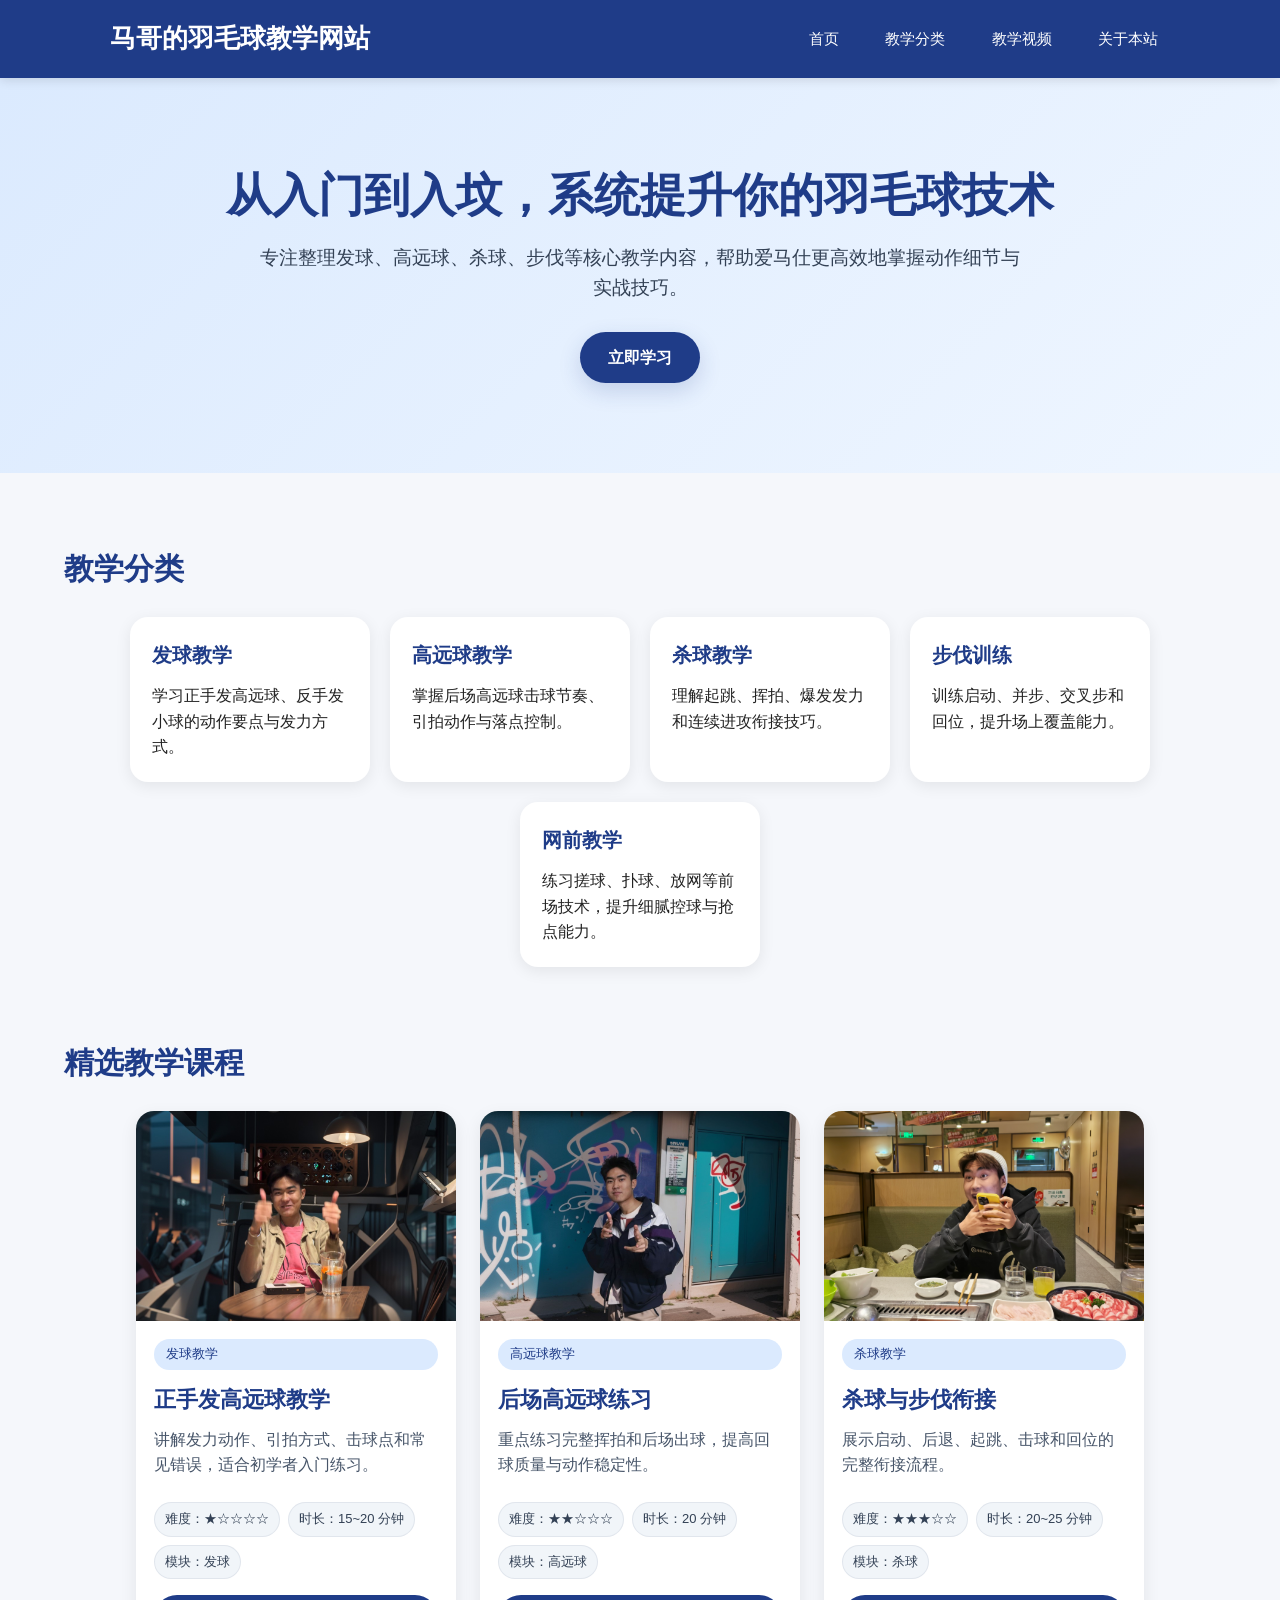
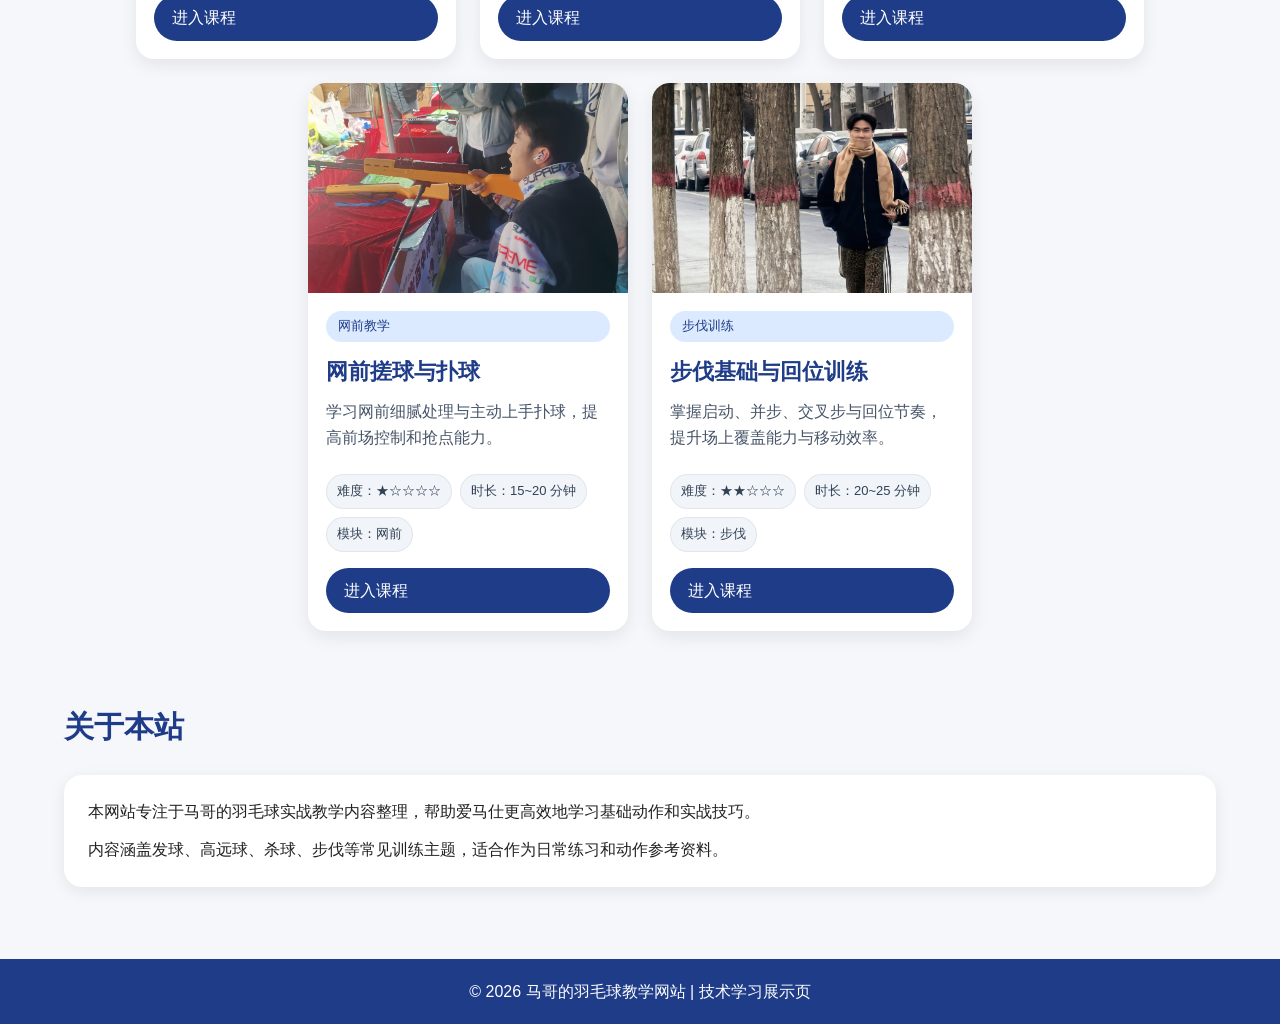
==== commit b4534198: "新增小彩蛋" ====
--- a/index.html
+++ b/index.html
@@ -58,7 +58,7 @@
   
     <div class="video-grid">
       <div class="course-card">
-        <img src="images/serve-cover.jpg" alt="正手发高远球教学封面">
+        <img src="images/serve-cover.jpg" alt="正手发高远球教学封面" class="secret-trigger" data-secret-order="1">
         <div class="course-content">
           <span class="course-tag">发球教学</span>
           <h3>正手发高远球教学</h3>
@@ -75,7 +75,7 @@
       </div>
   
       <div class="course-card">
-        <img src="images/clear-cover.jpg" alt="后场高远球练习封面">
+        <img src="images/clear-cover.jpg" alt="后场高远球练习封面" class="secret-trigger" data-secret-order="2">
         <div class="course-content">
           <span class="course-tag">高远球教学</span>
           <h3>后场高远球练习</h3>
@@ -92,7 +92,7 @@
       </div>
   
       <div class="course-card">
-        <img src="images/smash-cover.jpg" alt="杀球与步伐衔接封面">
+        <img src="images/smash-cover.jpg" alt="杀球与步伐衔接封面" class="secret-trigger" data-secret-order="3">
         <div class="course-content">
           <span class="course-tag">杀球教学</span>
           <h3>杀球与步伐衔接</h3>
@@ -109,7 +109,7 @@
       </div>
 
       <div class="course-card">
-        <img src="images/netshot-cover.jpg" alt="网前搓球与扑球封面">
+        <img src="images/netshot-cover.jpg" alt="网前搓球与扑球封面" class="secret-trigger" data-secret-order="4">
         <div class="course-content">
           <span class="course-tag">网前教学</span>
           <h3>网前搓球与扑球</h3>
@@ -126,7 +126,7 @@
       </div>
       
       <div class="course-card">
-        <img src="images/footwork-cover.jpg" alt="步伐基础与回位训练封面">
+        <img src="images/footwork-cover.jpg" alt="步伐基础与回位训练封面" class="secret-trigger" data-secret-order="5">
         <div class="course-content">
           <span class="course-tag">步伐训练</span>
           <h3>步伐基础与回位训练</h3>
@@ -157,24 +157,154 @@
     <p>© 2026 马哥的羽毛球教学网站 | 技术学习展示页</p>
     <button id="backToTop" class="back-to-top" aria-label="返回顶部">↑</button>
   </footer>
-
+  
+  <div id="secretPromptModal" class="secret-modal">
+    <div class="secret-modal-content prompt-modal-content">
+      <button id="closePromptModal" class="secret-close-btn" aria-label="关闭">×</button>
+      <span class="secret-badge">隐藏彩蛋</span>
+      <h2>芝麻开门？</h2>
+      <div class="secret-input-wrap">
+        <input id="secretPasswordInput" type="text" placeholder="请输入口令">
+        <button id="submitSecretPassword" class="secret-submit-btn">确定</button>
+      </div>
+      <p id="secretErrorText" class="secret-error-text"></p>
+    </div>
+  </div>
+  
+  <div id="secretEssayModal" class="secret-modal">
+    <div class="secret-modal-content">
+      <button id="closeSecretEssayModal" class="secret-close-btn" aria-label="关闭">×</button>
+      <span class="secret-badge">隐藏彩蛋</span>
+      <h2>写给马哥真爱粉</h2>
+      <div class="secret-text">
+        <p>
+          马哥之于羽球，不止在挥拍起落之间，更在一次次奔跑与回位里，慢慢把热爱打磨成了习惯。
+          他未必总是最耀眼的那一个，却总能在球落下来之前，再往前追一步；总能在旁人觉得该算了的时候，
+          还愿意为一个动作、一种节奏、一次更好的击球去反复琢磨。
+        </p>
+        <p>
+          有些人打球，是为了热闹；有些人打球，是为了胜负。而马哥像是在球场上安放了某种更固执也更温柔的东西。
+          那是一种很难说清的认真，是即使汗水落进眼里，也不愿随便敷衍一拍的倔强；
+          是明明知道成长很慢，却依然愿意一球一球去靠近更好的自己。
+        </p>
+        <p>
+          若说球拍、步伐、击球声响都是表面，那真正动人的，大概是他始终没有放下的心气。
+          正因为如此，关于马哥的故事，从来不只是羽毛球本身，
+          而是一个人如何在热爱里，悄悄长成了更值得被喜欢的模样。
+        </p>
+      </div>
+    </div>
+  </div>
+  
   <script>
     const backToTopButton = document.getElementById("backToTop");
   
-    window.addEventListener("scroll", () => {
-      if (window.scrollY > 300) {
-        backToTopButton.classList.add("show");
+    if (backToTopButton) {
+      window.addEventListener("scroll", () => {
+        if (window.scrollY > 300) {
+          backToTopButton.classList.add("show");
+        } else {
+          backToTopButton.classList.remove("show");
+        }
+      });
+  
+      backToTopButton.addEventListener("click", () => {
+        window.scrollTo({
+          top: 0,
+          behavior: "smooth"
+        });
+      });
+    }
+  
+    const secretTriggers = document.querySelectorAll(".secret-trigger");
+    const secretPromptModal = document.getElementById("secretPromptModal");
+    const secretEssayModal = document.getElementById("secretEssayModal");
+    const closePromptModal = document.getElementById("closePromptModal");
+    const closeSecretEssayModal = document.getElementById("closeSecretEssayModal");
+    const secretPasswordInput = document.getElementById("secretPasswordInput");
+    const submitSecretPassword = document.getElementById("submitSecretPassword");
+    const secretErrorText = document.getElementById("secretErrorText");
+  
+    const correctOrder = ["1", "2", "3", "4", "5"];
+    let clickedOrder = [];
+  
+    function resetSecretProgress() {
+      clickedOrder = [];
+    }
+  
+    secretTriggers.forEach((trigger) => {
+      trigger.addEventListener("click", () => {
+        const currentOrder = trigger.dataset.secretOrder;
+        const expectedOrder = correctOrder[clickedOrder.length];
+  
+        if (currentOrder === expectedOrder) {
+          clickedOrder.push(currentOrder);
+  
+          if (clickedOrder.length === correctOrder.length) {
+            secretPromptModal.classList.add("show");
+            secretPasswordInput.value = "";
+            secretErrorText.textContent = "";
+            secretPasswordInput.focus();
+          }
+        } else {
+          resetSecretProgress();
+        }
+      });
+    });
+  
+    function closePrompt() {
+      secretPromptModal.classList.remove("show");
+      secretErrorText.textContent = "";
+      secretPasswordInput.value = "";
+      resetSecretProgress();
+    }
+  
+    function closeEssay() {
+      secretEssayModal.classList.remove("show");
+    }
+  
+    closePromptModal.addEventListener("click", closePrompt);
+    closeSecretEssayModal.addEventListener("click", closeEssay);
+  
+    secretPromptModal.addEventListener("click", (e) => {
+      if (e.target === secretPromptModal) {
+        closePrompt();
+      }
+    });
+  
+    secretEssayModal.addEventListener("click", (e) => {
+      if (e.target === secretEssayModal) {
+        closeEssay();
+      }
+    });
+  
+    function verifySecretPassword() {
+      const value = secretPasswordInput.value.trim();
+  
+      if (value === "爱马仕") {
+        secretPromptModal.classList.remove("show");
+        secretEssayModal.classList.add("show");
+        secretErrorText.textContent = "";
+        resetSecretProgress();
       } else {
-        backToTopButton.classList.remove("show");
-      }
-    });
-  
-    backToTopButton.addEventListener("click", () => {
-      window.scrollTo({
-        top: 0,
-        behavior: "smooth"
-      });
+        secretErrorText.textContent = "闹麻了，你也配看马哥小甜文？";
+      }
+    }
+  
+    submitSecretPassword.addEventListener("click", verifySecretPassword);
+  
+    secretPasswordInput.addEventListener("keydown", (e) => {
+      if (e.key === "Enter") {
+        verifySecretPassword();
+      }
+    });
+  
+    document.addEventListener("keydown", (e) => {
+      if (e.key === "Escape") {
+        closePrompt();
+        closeEssay();
+      }
     });
   </script>
-</body>
-</html>+  </body>
+  </html>
--- a/styles.css
+++ b/styles.css
@@ -4,6 +4,10 @@
     box-sizing: border-box;
   }
   
+  html {
+    scroll-behavior: smooth;
+  }
+
   body {
     font-family: "Microsoft YaHei", Arial, sans-serif;
     background-color: #f5f7fb;
@@ -48,12 +52,16 @@
     color: white;
     text-decoration: none;
     margin-left: 18px;
-    font-size: 16px;
-    transition: opacity 0.2s ease;
+    font-size: 15px;
+    padding: 8px 12px;
+    border-radius: 999px;
+    transition: background-color 0.22s ease, opacity 0.22s ease, transform 0.22s ease;
   }
   
   nav a:hover {
-    opacity: 0.8;
+    background-color: rgba(255, 255, 255, 0.14);
+    opacity: 1;
+    transform: translateY(-1px);
   }
   
   .hero {
@@ -62,15 +70,18 @@
   }
   
   .hero-content {
-    max-width: 900px;
+    max-width: 920px;
     margin: 0 auto;
     text-align: center;
+    position: relative;
+    z-index: 1;
   }
   
   .hero h2 {
-    font-size: 42px;
+    font-size: 46px;
     margin-bottom: 20px;
     color: #1f3c88;
+    line-height: 1.2;
   }
   
   .hero p {
@@ -85,20 +96,29 @@
     background-color: #1f3c88;
     color: white;
     text-decoration: none;
-    padding: 12px 28px;
+    padding: 13px 28px;
     border-radius: 999px;
     font-size: 16px;
-    transition: transform 0.2s ease, opacity 0.2s ease;
+    font-weight: 600;
+    transition: transform 0.22s ease, opacity 0.22s ease, box-shadow 0.22s ease;
+    box-shadow: 0 8px 22px rgba(31, 60, 136, 0.18);
   }
   
   .hero-button:hover {
     transform: translateY(-2px);
-    opacity: 0.92;
+    opacity: 0.96;
+    box-shadow: 0 12px 26px rgba(31, 60, 136, 0.22);
+  }
+  
+  .secondary-hero-button {
+    background-color: rgba(255, 255, 255, 0.9);
+    color: #1f3c88;
+    border: 1px solid rgba(31, 60, 136, 0.14);
   }
   
   .content-section {
     max-width: 1200px;
-    margin: 64px auto;
+    margin: 72px auto;
     padding: 0 24px;
   }
   
@@ -491,12 +511,37 @@
   .enhanced-hero {
     position: relative;
     overflow: hidden;
-    padding: 100px 20px 90px;
+    padding: 110px 20px 95px;
     background:
-      radial-gradient(circle at top right, rgba(255,255,255,0.8), transparent 30%),
+      radial-gradient(circle at top right, rgba(255,255,255,0.92), transparent 28%),
+      radial-gradient(circle at bottom left, rgba(191, 219, 254, 0.7), transparent 26%),
       linear-gradient(135deg, #dbeafe 0%, #eff6ff 55%, #f8fbff 100%);
   }
   
+  .enhanced-hero::before {
+    content: "";
+    position: absolute;
+    width: 260px;
+    height: 260px;
+    top: -60px;
+    right: -40px;
+    background: rgba(255, 255, 255, 0.32);
+    border-radius: 50%;
+    filter: blur(10px);
+  }
+  
+  .enhanced-hero::after {
+    content: "";
+    position: absolute;
+    width: 220px;
+    height: 220px;
+    left: -60px;
+    bottom: -70px;
+    background: rgba(147, 197, 253, 0.28);
+    border-radius: 50%;
+    filter: blur(8px);
+  }
+
   .hero-badge {
     display: inline-block;
     background-color: rgba(31, 60, 136, 0.12);
@@ -552,7 +597,7 @@
   }
   
   .section-head {
-    margin-bottom: 28px;
+    margin-bottom: 34px;
     text-align: center;
   }
   
@@ -731,4 +776,156 @@
   
   .back-to-top:hover {
     opacity: 0.92;
-  }+  }
+
+.roadmap-card,
+.category-card,
+.course-card {
+  transition: transform 0.24s ease, box-shadow 0.24s ease, border-color 0.24s ease;
+}
+
+.roadmap-card:hover,
+.category-card:hover,
+.course-card:hover {
+  transform: translateY(-5px);
+  box-shadow: 0 12px 28px rgba(15, 23, 42, 0.1);
+}
+
+.course-card img {
+  width: 100%;
+  height: 210px;
+  object-fit: cover;
+  display: block;
+}
+
+.secret-modal {
+  position: fixed;
+  inset: 0;
+  background: rgba(15, 23, 42, 0.62);
+  display: flex;
+  align-items: center;
+  justify-content: center;
+  padding: 20px;
+  opacity: 0;
+  visibility: hidden;
+  pointer-events: none;
+  transition: opacity 0.28s ease, visibility 0.28s ease;
+  z-index: 3000;
+}
+
+.secret-modal.show {
+  opacity: 1;
+  visibility: visible;
+  pointer-events: auto;
+}
+
+.secret-modal-content {
+  position: relative;
+  width: 100%;
+  max-width: 760px;
+  max-height: 80vh;
+  overflow-y: auto;
+  background: linear-gradient(180deg, #ffffff 0%, #f8fbff 100%);
+  border-radius: 24px;
+  padding: 28px 24px 24px;
+  box-shadow: 0 20px 60px rgba(15, 23, 42, 0.22);
+}
+
+.prompt-modal-content {
+  max-width: 460px;
+}
+
+.secret-badge {
+  display: inline-block;
+  background-color: #dbeafe;
+  color: #1f3c88;
+  font-size: 13px;
+  padding: 6px 12px;
+  border-radius: 999px;
+  margin-bottom: 14px;
+}
+
+.secret-modal-content h2 {
+  color: #1f3c88;
+  font-size: 30px;
+  margin-bottom: 16px;
+}
+
+.secret-text p {
+  color: #334155;
+  line-height: 1.9;
+  margin-bottom: 14px;
+  text-indent: 2em;
+}
+
+.secret-close-btn {
+  position: absolute;
+  top: 14px;
+  right: 14px;
+  width: 38px;
+  height: 38px;
+  border: none;
+  border-radius: 50%;
+  background-color: #eff6ff;
+  color: #1f3c88;
+  font-size: 22px;
+  cursor: pointer;
+  transition: transform 0.2s ease, opacity 0.2s ease;
+}
+
+.secret-close-btn:hover {
+  transform: scale(1.05);
+  opacity: 0.92;
+}
+
+.secret-input-wrap {
+  display: flex;
+  gap: 10px;
+  flex-wrap: wrap;
+}
+
+.secret-input-wrap input {
+  flex: 1;
+  min-width: 220px;
+  padding: 12px 14px;
+  border: 1px solid rgba(148, 163, 184, 0.35);
+  border-radius: 12px;
+  font-size: 15px;
+  outline: none;
+}
+
+.secret-input-wrap input:focus {
+  border-color: #1f3c88;
+  box-shadow: 0 0 0 3px rgba(31, 60, 136, 0.08);
+}
+
+.secret-submit-btn {
+  border: none;
+  background-color: #1f3c88;
+  color: white;
+  padding: 12px 18px;
+  border-radius: 12px;
+  cursor: pointer;
+  font-size: 15px;
+  transition: opacity 0.2s ease, transform 0.2s ease;
+}
+
+.secret-submit-btn:hover {
+  opacity: 0.94;
+  transform: translateY(-1px);
+}
+
+.secret-error-text {
+  margin-top: 12px;
+  color: #b91c1c;
+  font-size: 14px;
+  min-height: 20px;
+}
+
+.secret-trigger {
+  cursor: pointer;
+}
+
+.secret-trigger:active {
+  transform: scale(0.98);
+}
